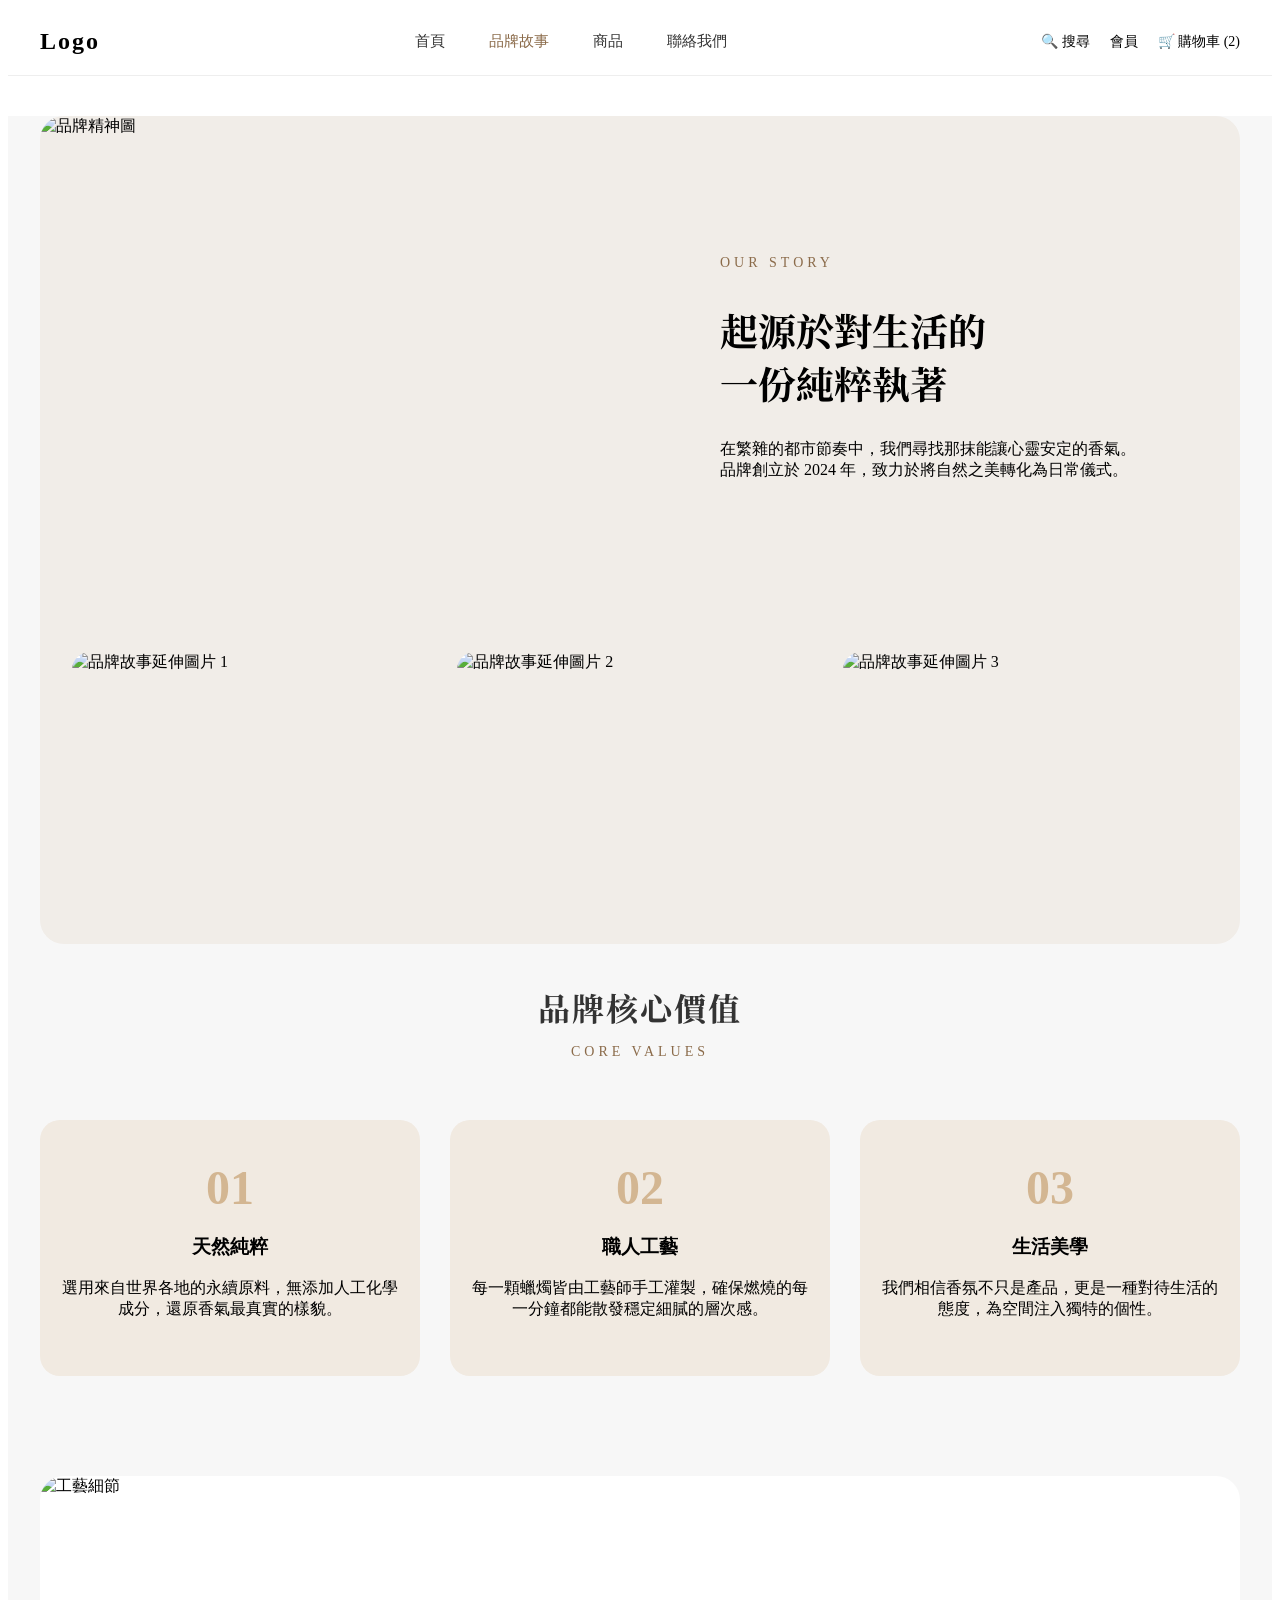
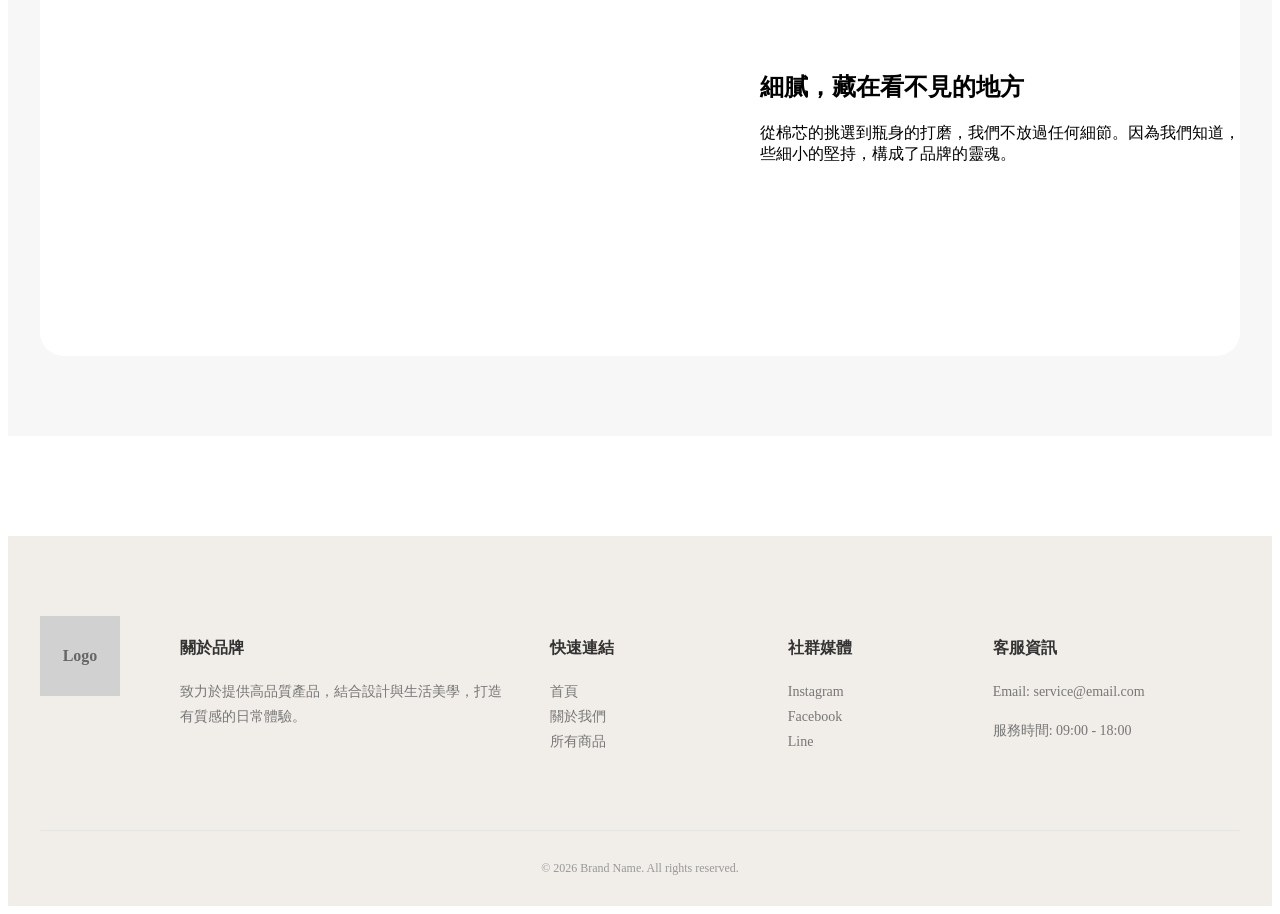
==== about/about.html @ 95e4482e "add root index redirect" ====
<!DOCTYPE html>
<html lang="zh-Hant">
<head>
    <meta charset="UTF-8">
    <meta name="viewport" content="width=device-width, initial-scale=1.0">
    <title>品牌故事 - 品牌名稱</title>
    <link rel="stylesheet" href="style.css">
    <link href="https://fonts.googleapis.com/css2?family=Noto+Sans+TC:wght@400;500;700&family=Noto+Serif+TC:wght@600&display=swap" rel="stylesheet">
</head>
<body>

    <header class="header">
        <div class="header-container">
            <div class="logo">Logo</div>
            <nav class="nav-menu">
                <a href="../index/index.html">首頁</a>
                <a href="../about/about.html" class="active">品牌故事</a>
                <a href="../Product/product.html">商品</a>
                <a href="#">聯絡我們</a>
            </nav>
            <div class="nav-icons">
                <div class="icon-item">🔍 搜尋</div>
                <div class="icon-item">會員</div>
                <div class="icon-item">🛒 購物車 (2)</div>
            </div>
        </div>
    </header>

    <main class="about-page">
        <section class="about-hero">
            <div class="about-hero-container">
                <div class="about-hero-image">
                    <img src="images/about-hero.jpg" alt="品牌精神圖">
                </div>
                <div class="about-hero-text">
                    <span class="about-subtitle">OUR STORY</span>
                    <h1>起源於對生活的<br>一份純粹執著</h1>
                    <p>在繁雜的都市節奏中，我們尋找那抹能讓心靈安定的香氣。<br>品牌創立於 2024 年，致力於將自然之美轉化為日常儀式。</p>
                </div>
            </div>

            <div class="about-story-gallery">
                <div class="about-story-gallery-container">
                    <div class="story-gallery-item large">
                        <img src="images/about-story-1.jpg" alt="品牌故事延伸圖片 1">
                    </div>
                    <div class="story-gallery-item">
                        <img src="images/about-story-2.jpg" alt="品牌故事延伸圖片 2">
                    </div>
                    <div class="story-gallery-item">
                        <img src="images/about-story-3.jpg" alt="品牌故事延伸圖片 3">
                    </div>
                </div>
            </div>
        </section>
        



        <section class="brand-values">
            <div class="section-title">
                <h2>品牌核心價值</h2>
                <p>Core Values</p>
            </div>
            <div class="values-grid">
                <div class="value-item">
                    <span class="value-num">01</span>
                    <h3>天然純粹</h3>
                    <p>選用來自世界各地的永續原料，無添加人工化學成分，還原香氣最真實的樣貌。</p>
                </div>
                <div class="value-item">
                    <span class="value-num">02</span>
                    <h3>職人工藝</h3>
                    <p>每一顆蠟燭皆由工藝師手工灌製，確保燃燒的每一分鐘都能散發穩定細膩的層次感。</p>
                </div>
                <div class="value-item">
                    <span class="value-num">03</span>
                    <h3>生活美學</h3>
                    <p>我們相信香氛不只是產品，更是一種對待生活的態度，為空間注入獨特的個性。</p>
                </div>
            </div>
        </section>

        <section class="about-detail">
            <div class="detail-row">
                <div class="detail-img">
                    <img src="images/about-detail-1.jpg" alt="工藝細節">
                </div>
                <div class="detail-content">
                    <h2>細膩，藏在看不見的地方</h2>
                    <p>從棉芯的挑選到瓶身的打磨，我們不放過任何細節。因為我們知道，正是這些細小的堅持，構成了品牌的靈魂。</p>
                </div>
            </div>
        </section>

    </main>

    <footer class="footer-main">
        <div class="footer-top-container">
            <div class="footer-logo-square">Logo</div>
            <div class="footer-links-grid">
                <div class="footer-column">
                    <h4>關於品牌</h4>
                    <p>致力於提供高品質產品，結合設計與生活美學，打造有質感的日常體驗。</p>
                </div>
                <div class="footer-column">
                    <h4>快速連結</h4>
                    <ul>
                        <li><a href="../index/index.html">首頁</a></li>
                        <li><a href="../about/about.html">關於我們</a></li>
                        <li><a href="../Product/product.html">所有商品</a></li>
                    </ul>
                </div>
                <div class="footer-column">
                    <h4>社群媒體</h4>
                    <ul>
                        <li><a href="#">Instagram</a></li>
                        <li><a href="#">Facebook</a></li>
                        <li><a href="#">Line</a></li>
                    </ul>
                </div>
                <div class="footer-column">
                    <h4>客服資訊</h4>
                    <p>Email: service@email.com</p>
                    <p>服務時間: 09:00 - 18:00</p>
                </div>
            </div>
        </div>
        <div class="footer-bottom">
            © 2026 Brand Name. All rights reserved.
        </div>
    </footer>

</body>
</html>
---- about/style.css ----
/* ==========================================================================
   品牌故事頁面專屬 (About Page)
   ========================================================================== */

.about-page {
    background-color: #f7f7f7;
    padding-bottom: 80px;
}

/* 品牌故事 Hero 區塊 */
.about-hero {
    background-color: #f1ede8;
    max-width: 1200px;
    margin: 40px auto;
    border-radius: 24px;
    overflow: hidden;
    padding: 0 0 32px;
}


.about-hero-container {
    display: flex;
    align-items: center;
    min-height: 520px;
}

.about-hero-image {
    flex: 0 0 50%;
    height: 520px;
}

.about-hero-image img {
    width: 100%;
    height: 100%;
    object-fit: cover;
}

.about-hero-text {
    flex: 0 0 50%;
    padding: 0 80px;
}

.about-subtitle {
    color: #8B6B4A;
    letter-spacing: 4px;
    font-size: 14px;
    display: block;
    margin-bottom: 20px;
}

.about-hero-text h1 {
    font-size: 38px;
    font-family: 'Noto Serif TC', serif;
    margin-bottom: 30px;
    line-height: 1.4;
}

/* Hero 下方延伸圖片區 */

.about-story-gallery {
    padding: 16px 32px 0;
}

.about-story-gallery-container {
    display: grid;
    grid-template-columns: repeat(3, 1fr);
    gap: 20px;
}

.story-gallery-item {
    border-radius: 18px;
    overflow: hidden;
}
.story-gallery-item.large {
    min-height: 260px;
}

.story-gallery-item img {
    width: 100%;
    height: 220px;
    object-fit: cover;
    display: block;
}

/* 核心價值三欄式佈局 */
.values-grid {
    display: flex;
    max-width: 1200px;
    margin: 0 auto 100px;
    gap: 40px;
    padding: 0 20px;
}

.value-item {
    flex: 1;
    text-align: center;
    padding: 40px 20px;
    background: rgb(241, 234, 225);
    border-radius: 20px;
    transition: transform 0.3s ease;
}

.value-item:hover {
    transform: translateY(-10px);
}

.value-num {
    font-size: 48px;
    color: #d3b692;
    font-weight: 700;
    display: block;
    margin-bottom: 10px;
    font-family: serif;
}

/* --- 修正品牌核心價值標題置中 --- */
.section-title {
    text-align: center;     
    margin-bottom: 60px;     
    width: 100%;            
}

.section-title h2 {
    font-family: 'Noto Serif TC', serif;
    font-size: 32px;
    color: #333;
    margin-bottom: 10px;
    letter-spacing: 2px;
}

.section-title p {
    color: #8B6B4A;          
    font-size: 14px;
    letter-spacing: 4px;
    text-transform: uppercase;
}


.values-grid {
    display: flex;
    max-width: 1200px;
    margin: 0 auto 100px;    
    gap: 30px;
    padding: 0 20px;
}

/* 圖文錯落 Row */
.about-detail {
    max-width: 1200px;
    margin: 0 auto;
    padding: 0 20px;
}

.detail-row {
    display: flex;
    background: white;
    border-radius: 24px;
    overflow: hidden;
    align-items: center;
}

.detail-img {
    flex: 0 0 55%;
    height: 480px;
}

.detail-img img {
    width: 100%;
    height: 100%;
    object-fit: cover;
}

.detail-content {
    flex: 0 0 45%;
    padding: 60px;
}

/* ==========================================================================
   全站通用導覽列 (Navbar)
   ========================================================================== */
.header {
    background-color: #fff;
    border-bottom: 1px solid #eee;
    padding: 20px 0;
    position: sticky;
    top: 0;
    z-index: 1000;
}

.header-container {
    max-width: 1200px;
    margin: 0 auto;
    display: flex;
    justify-content: space-between;
    align-items: center;
    padding: 0 20px;
}

.logo {
    font-size: 24px;
    font-weight: 700;
    letter-spacing: 2px;
}

.nav-menu a {
    text-decoration: none;
    color: #333;
    margin: 0 20px;
    font-size: 15px;
    transition: color 0.3s;
}

.nav-menu a.active, .nav-menu a:hover {
    color: #8B6B4A;
}

.nav-icons {
    display: flex;
    gap: 20px;
    font-size: 14px;
}

.nav-icons a {
    text-decoration: none;
    color: #666;
}

/* ==========================================================================
   全站通用頁尾 (Footer)
   ========================================================================== */
.footer-main {
    background-color: #f1ede8;
    padding: 80px 0 30px;
    margin-top: 100px;
}

.footer-top-container {
    max-width: 1200px;
    margin: 0 auto;
    display: flex;
    gap: 60px;
    padding: 0 20px;
}

.footer-logo-square {
    width: 80px;
    height: 80px;
    background-color: #d1d1d1;
    display: flex;
    align-items: center;
    justify-content: center;
    font-weight: bold;
    color: #666;
}

.footer-links-grid {
    flex: 1;
    display: grid;
    grid-template-columns: 2fr 1.2fr 1fr 1.5fr;
    gap: 40px;
}

.footer-column h4 {
    font-size: 16px;
    margin-bottom: 20px;
    color: #333;
}

.footer-column p, .footer-column ul li {
    font-size: 14px;
    color: #777;
    line-height: 1.8;
}

.footer-column ul {
    list-style: none;
    padding: 0;
}

.footer-column ul li a {
    text-decoration: none;
    color: #777;
    transition: color 0.3s;
}

.footer-column ul li a:hover {
    color: #8B6B4A;
}

.footer-bottom {
    max-width: 1200px;
    margin: 60px auto 0;
    padding-top: 30px;
    border-top: 1px solid #e5e5e5;
    text-align: center;
    font-size: 12px;
    color: #999;
}

/* =========================
   About 頁 手機板專用
   不動桌機版，只覆蓋 768px 以下
========================= */
@media (max-width: 768px) {
    /* --- Navbar --- */
    .header {
        padding: 12px 0;
    }

    .header-container {
        padding: 0 16px;
        display: flex;
        flex-wrap: wrap;
        align-items: center;
        justify-content: space-between;
        gap: 12px;
    }

    .logo {
        flex: 0 0 auto;
        font-size: 24px;
        line-height: 1.2;
    }

    .nav-menu {
        flex: 0 0 100%;
        order: 2;
        display: flex;
        justify-content: center;
        gap: 16px;
        flex-wrap: wrap;
    }

    .nav-menu a {
        margin: 0;
        font-size: 14px;
        line-height: 1.4;
        white-space: nowrap;
    }

    .nav-icons {
        flex: 0 0 100%;
        order: 3;
        display: flex;
        justify-content: center;
        gap: 14px;
        flex-wrap: wrap;
        font-size: 13px;
    }

    .icon-item {
        white-space: nowrap;
    }

    /* --- About 頁整體 --- */
    .about-page {
        padding-bottom: 56px;
    }

    /* --- Hero --- */
    .about-hero {
        margin: 16px 12px 0;
        border-radius: 18px;
        padding: 0 0 20px;
    }

    .about-hero-container {
        flex-direction: column;
        min-height: auto;
    }

    .about-hero-image {
        flex: none;
        width: 100%;
        height: 280px;
    }

    .about-hero-text {
        flex: none;
        width: 100%;
        padding: 28px 20px 10px;
        text-align: center;
    }

    .about-subtitle {
        font-size: 12px;
        letter-spacing: 3px;
        margin-bottom: 12px;
    }

    .about-hero-text h1 {
        font-size: 28px;
        line-height: 1.45;
        margin-bottom: 18px;
    }

    .about-hero-text p {
        font-size: 14px;
        line-height: 1.8;
    }

    /* --- Hero 下方三圖 --- */
    .about-story-gallery {
        padding: 8px 20px 0;
    }

    .about-story-gallery-container {
        grid-template-columns: 1fr;
        gap: 12px;
    }

    .story-gallery-item.large {
        min-height: 0;
    }

    .story-gallery-item,
    .story-gallery-item.large {
        border-radius: 14px;
    }

    .story-gallery-item img {
        height: 180px;
    }

    /* --- 區塊標題 --- */
    .section-title {
        margin-bottom: 28px;
        padding: 0 16px;
    }

    .section-title h2 {
        font-size: 26px;
        margin-bottom: 8px;
        letter-spacing: 1px;
    }

    .section-title p {
        font-size: 12px;
        letter-spacing: 3px;
    }

    /* --- 核心價值 --- */
    .brand-values {
        margin-top: 44px;
    }

    .values-grid {
        flex-direction: column;
        gap: 16px;
        margin: 0 auto 64px;
        padding: 0 16px;
    }

    .value-item {
        padding: 28px 18px;
        border-radius: 16px;
    }

    .value-num {
        font-size: 38px;
        margin-bottom: 8px;
    }

    .value-item h3 {
        font-size: 18px;
        margin-bottom: 10px;
    }

    .value-item p {
        font-size: 13px;
        line-height: 1.8;
    }

    /* --- Detail 區 --- */
    .about-detail {
        padding: 0 16px;
    }

    .detail-row {
        flex-direction: column;
        border-radius: 18px;
    }

    .detail-img {
        flex: none;
        width: 100%;
        height: 240px;
    }

    .detail-content {
        flex: none;
        width: 100%;
        padding: 24px 20px 28px;
        text-align: center;
    }

    .detail-content h2 {
        font-size: 24px;
        line-height: 1.45;
        margin-bottom: 14px;
    }

    .detail-content p {
        font-size: 14px;
        line-height: 1.8;
    }

    /* --- Footer --- */
    .footer-main {
        margin-top: 72px;
        padding: 56px 0 24px;
    }

    .footer-top-container {
        flex-direction: column;
        align-items: center;
        text-align: center;
        gap: 28px;
        padding: 0 20px;
    }

    .footer-logo-square {
        width: 84px;
        height: 84px;
        font-size: 20px;
    }

    .footer-links-grid {
        width: 100%;
        grid-template-columns: 1fr;
        gap: 24px;
    }

    .footer-column h4 {
        font-size: 15px;
        margin-bottom: 12px;
    }

    .footer-column p,
    .footer-column ul li {
        font-size: 13px;
        line-height: 1.7;
    }

    .footer-bottom {
        margin: 36px 16px 0;
        padding-top: 20px;
        font-size: 12px;
        line-height: 1.6;
    }
}

/* =========================
   更小手機
========================= */
@media (max-width: 480px) {
    .header-container {
        padding: 0 12px;
    }

    .logo {
        font-size: 22px;
    }

    .nav-menu {
        gap: 12px;
    }

    .nav-menu a {
        font-size: 13px;
    }

    .nav-icons {
        gap: 10px;
        font-size: 12px;
    }

    .about-hero {
        margin: 14px 10px 0;
        border-radius: 16px;
    }

    .about-hero-image {
        height: 240px;
    }

    .about-hero-text {
        padding: 24px 16px 8px;
    }

    .about-hero-text h1 {
        font-size: 24px;
    }

    .about-hero-text p {
        font-size: 13px;
    }

    .about-story-gallery {
        padding: 8px 16px 0;
    }

    .story-gallery-item img {
        height: 160px;
    }

    .section-title h2 {
        font-size: 22px;
    }

    .section-title p {
        font-size: 11px;
    }

    .values-grid {
        padding: 0 12px;
        gap: 14px;
        margin-bottom: 56px;
    }

    .value-item {
        padding: 24px 16px;
    }

    .value-num {
        font-size: 34px;
    }

    .value-item h3 {
        font-size: 17px;
    }

    .value-item p {
        font-size: 12px;
    }

    .about-detail {
        padding: 0 12px;
    }

    .detail-img {
        height: 210px;
    }

    .detail-content {
        padding: 22px 16px 24px;
    }

    .detail-content h2 {
        font-size: 21px;
    }

    .detail-content p {
        font-size: 13px;
    }

    .footer-main {
        margin-top: 64px;
        padding: 48px 0 22px;
    }

    .footer-top-container {
        padding: 0 16px;
        gap: 24px;
    }

    .footer-links-grid {
        gap: 20px;
    }

    .footer-column h4 {
        font-size: 14px;
    }

    .footer-column p,
    .footer-column ul li {
        font-size: 12px;
    }
}
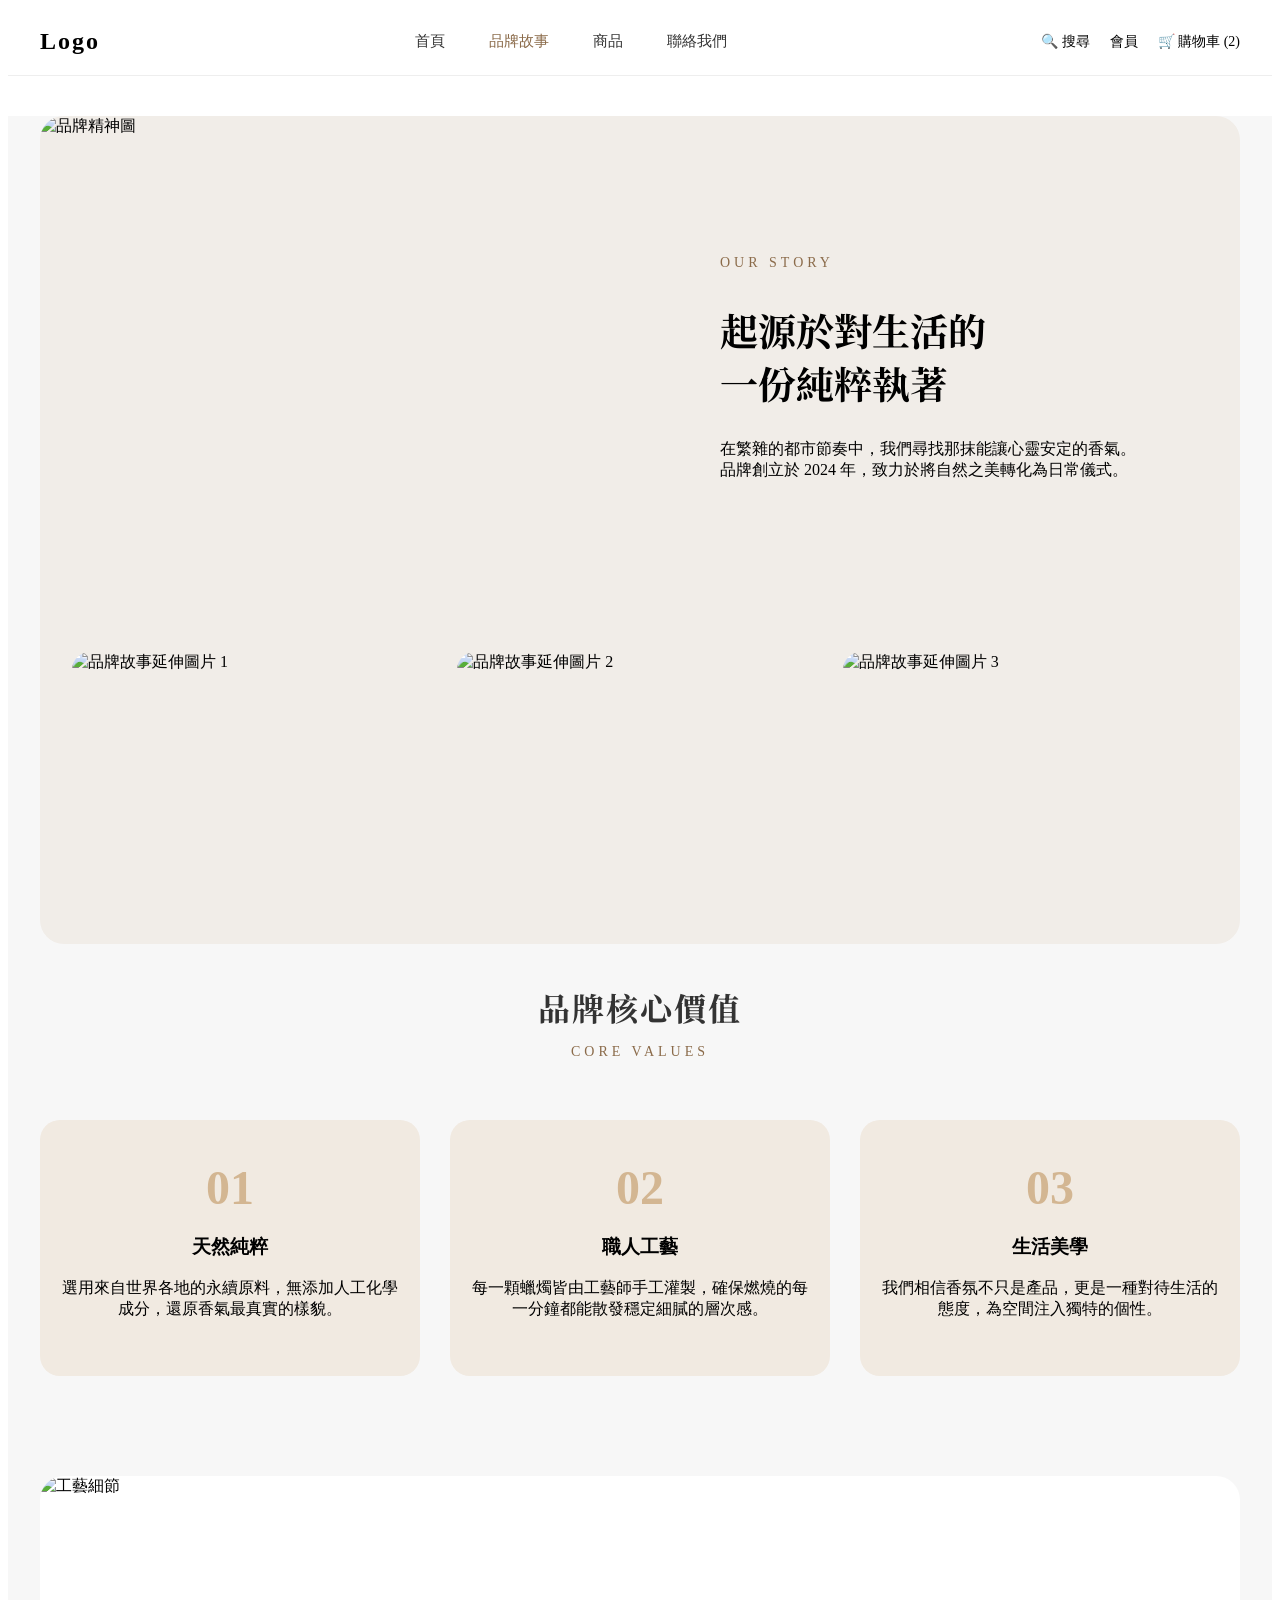
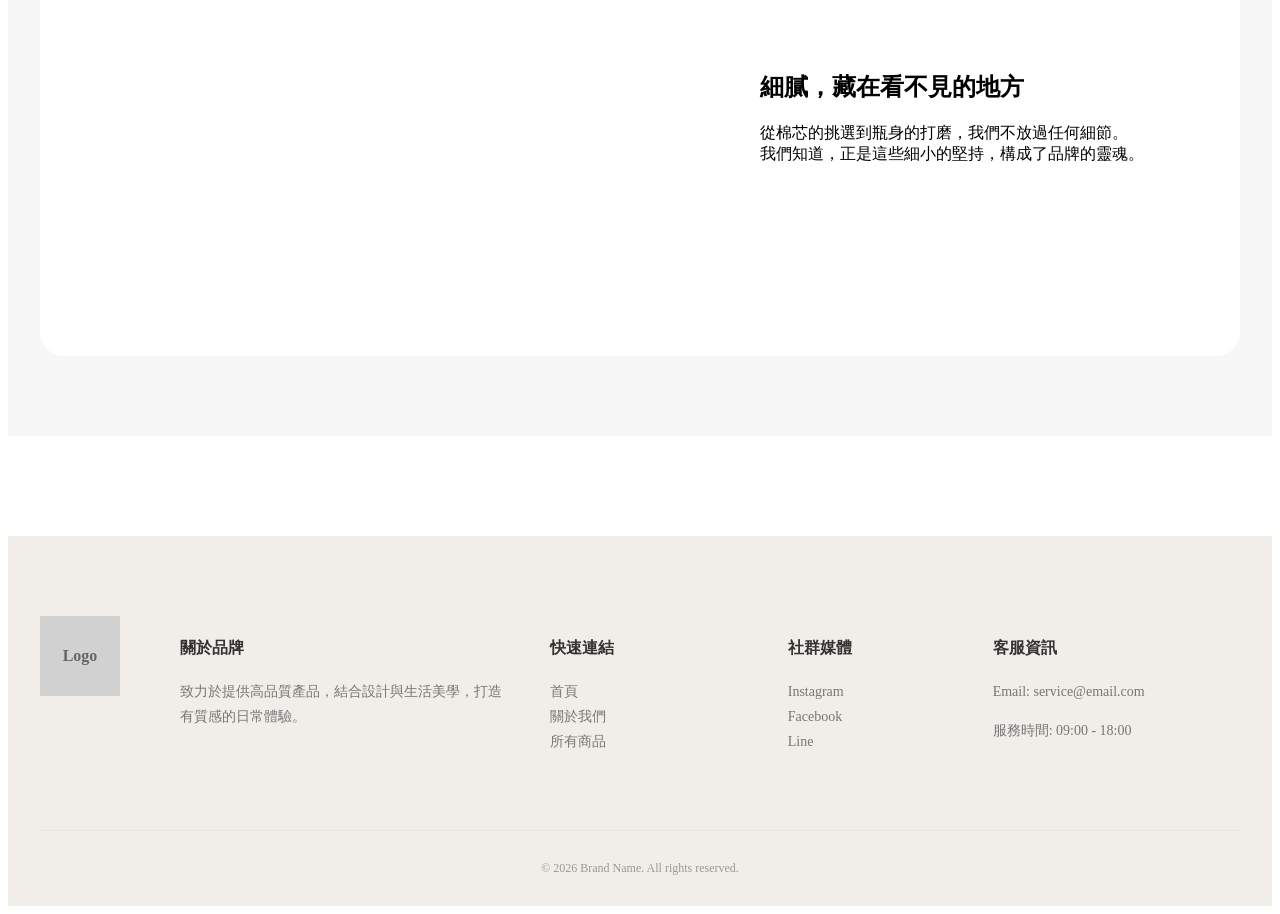
==== commit c26b39f2: "add root index redirect" ====
--- a/about/about.html
+++ b/about/about.html
@@ -88,7 +88,7 @@
                 </div>
                 <div class="detail-content">
                     <h2>細膩，藏在看不見的地方</h2>
-                    <p>從棉芯的挑選到瓶身的打磨，我們不放過任何細節。因為我們知道，正是這些細小的堅持，構成了品牌的靈魂。</p>
+                    <p>從棉芯的挑選到瓶身的打磨，我們不放過任何細節。<br>我們知道，正是這些細小的堅持，構成了品牌的靈魂。</p>
                 </div>
             </div>
         </section>
--- a/about/style.css
+++ b/about/style.css
@@ -301,8 +301,241 @@
    About 頁 手機板專用
    不動桌機版，只覆蓋 768px 以下
 ========================= */
+/* ==========================================================================
+   About 頁 平板版 769px - 1024px
+   ========================================================================== */
+@media (min-width: 769px) and (max-width: 1024px) {
+    /* Navbar */
+    .header {
+        padding: 16px 0;
+    }
+
+    .header-container {
+        padding: 0 16px;
+        gap: 20px;
+    }
+
+    .logo {
+        font-size: 22px;
+    }
+
+    .nav-menu a {
+        margin: 0 12px;
+        font-size: 14px;
+    }
+
+    .nav-icons {
+        gap: 12px;
+        font-size: 13px;
+    }
+
+    /* About Hero */
+    .about-page {
+        padding-bottom: 64px;
+    }
+
+    .about-hero {
+        margin: 24px 16px 0;
+        border-radius: 20px;
+        padding: 0 0 24px;
+    }
+
+    .about-hero-container {
+        display: flex;
+        flex-direction: row;
+        align-items: stretch;
+        min-height: 460px;
+    }
+
+    .about-hero-image {
+        flex: 0 0 48%;
+        height: 460px;
+    }
+
+    .about-hero-image img {
+        width: 100%;
+        height: 100%;
+        object-fit: cover;
+    }
+
+    .about-hero-text {
+        flex: 0 0 52%;
+        min-width: 0;
+        display: flex;
+        flex-direction: column;
+        justify-content: center;
+        padding: 0 36px;
+        text-align: left;
+    }
+
+    .about-subtitle {
+        font-size: 13px;
+        letter-spacing: 3px;
+        margin-bottom: 14px;
+    }
+
+    .about-hero-text h1 {
+        font-size: 30px;
+        line-height: 1.45;
+        margin-bottom: 18px;
+    }
+
+    .about-hero-text p {
+        font-size: 14px;
+        line-height: 1.85;
+        word-break: break-word;
+    }
+
+    /* Hero 下方三圖：平板維持三欄，但拉高 */
+    .about-story-gallery {
+        padding: 14px 24px 0;
+    }
+
+    .about-story-gallery-container {
+        grid-template-columns: repeat(3, 1fr);
+        gap: 14px;
+    }
+
+    .story-gallery-item,
+    .story-gallery-item.large {
+        border-radius: 16px;
+        min-height: 0;
+    }
+
+    .story-gallery-item img {
+        width: 100%;
+        height: 220px;
+        object-fit: cover;
+        display: block;
+    }
+
+    /* 區塊標題 */
+    .section-title {
+        margin-bottom: 40px;
+    }
+
+    .section-title h2 {
+        font-size: 28px;
+    }
+
+    .section-title p {
+        font-size: 13px;
+        letter-spacing: 3px;
+    }
+
+    /* 核心價值：平板三欄 */
+    .values-grid {
+        display: flex;
+        gap: 18px;
+        padding: 0 16px;
+        margin: 0 auto 72px;
+    }
+
+    .value-item {
+        padding: 30px 18px;
+        border-radius: 18px;
+    }
+
+    .value-num {
+        font-size: 40px;
+    }
+
+    .value-item h3 {
+        font-size: 18px;
+        margin-bottom: 10px;
+    }
+
+    .value-item p {
+        font-size: 13px;
+        line-height: 1.75;
+    }
+
+    /* Detail 區：平板維持左右排 */
+    .about-detail {
+        padding: 0 16px;
+    }
+
+    .detail-row {
+        display: flex;
+        flex-direction: row;
+        align-items: center;
+        border-radius: 20px;
+    }
+
+    .detail-img {
+        flex: 0 0 52%;
+        height: 380px;
+    }
+
+    .detail-img img {
+        width: 100%;
+        height: 100%;
+        object-fit: cover;
+    }
+
+    .detail-content {
+        flex: 0 0 48%;
+        min-width: 0;
+        padding: 36px;
+        text-align: left;
+    }
+
+    .detail-content h2 {
+        font-size: 28px;
+        line-height: 1.45;
+        margin-bottom: 14px;
+    }
+
+    .detail-content p {
+        font-size: 14px;
+        line-height: 1.8;
+        word-break: break-word;
+    }
+
+    /* Footer */
+    .footer-main {
+        padding: 56px 0 24px;
+        margin-top: 80px;
+    }
+
+    .footer-top-container {
+        padding: 0 16px;
+        gap: 28px;
+    }
+
+    .footer-logo-square {
+        width: 72px;
+        height: 72px;
+        font-size: 18px;
+    }
+
+    .footer-links-grid {
+        grid-template-columns: 1.4fr 1fr 1fr 1.4fr;
+        gap: 18px;
+    }
+
+    .footer-column h4 {
+        font-size: 14px;
+        margin-bottom: 10px;
+    }
+
+    .footer-column p,
+    .footer-column ul li {
+        font-size: 12px;
+        line-height: 1.7;
+    }
+
+    .footer-bottom {
+        margin: 40px 16px 0;
+        padding-top: 20px;
+    }
+}
+
+/* ==========================================================================
+   About 頁 手機版 <= 768px
+   ========================================================================== */
 @media (max-width: 768px) {
-    /* --- Navbar --- */
+    /* Navbar */
     .header {
         padding: 12px 0;
     }
@@ -352,12 +585,11 @@
         white-space: nowrap;
     }
 
-    /* --- About 頁整體 --- */
+    /* About Hero */
     .about-page {
         padding-bottom: 56px;
     }
 
-    /* --- Hero --- */
     .about-hero {
         margin: 16px 12px 0;
         border-radius: 18px;
@@ -399,7 +631,7 @@
         line-height: 1.8;
     }
 
-    /* --- Hero 下方三圖 --- */
+    /* Hero 下方三圖：手機單欄 */
     .about-story-gallery {
         padding: 8px 20px 0;
     }
@@ -419,10 +651,13 @@
     }
 
     .story-gallery-item img {
-        height: 180px;
-    }
-
-    /* --- 區塊標題 --- */
+        width: 100%;
+        height: 320px;
+        object-fit: cover;
+        display: block;
+    }
+
+    /* 區塊標題 */
     .section-title {
         margin-bottom: 28px;
         padding: 0 16px;
@@ -439,7 +674,7 @@
         letter-spacing: 3px;
     }
 
-    /* --- 核心價值 --- */
+    /* 核心價值：手機直排 */
     .brand-values {
         margin-top: 44px;
     }
@@ -471,7 +706,7 @@
         line-height: 1.8;
     }
 
-    /* --- Detail 區 --- */
+    /* Detail 區：手機上下排 */
     .about-detail {
         padding: 0 16px;
     }
@@ -484,7 +719,13 @@
     .detail-img {
         flex: none;
         width: 100%;
-        height: 240px;
+        height: 320px;
+    }
+
+    .detail-img img {
+        width: 100%;
+        height: 100%;
+        object-fit: cover;
     }
 
     .detail-content {
@@ -505,7 +746,7 @@
         line-height: 1.8;
     }
 
-    /* --- Footer --- */
+    /* Footer */
     .footer-main {
         margin-top: 72px;
         padding: 56px 0 24px;
@@ -550,9 +791,9 @@
     }
 }
 
-/* =========================
-   更小手機
-========================= */
+/* ==========================================================================
+   更小手機 <= 480px
+   ========================================================================== */
 @media (max-width: 480px) {
     .header-container {
         padding: 0 12px;
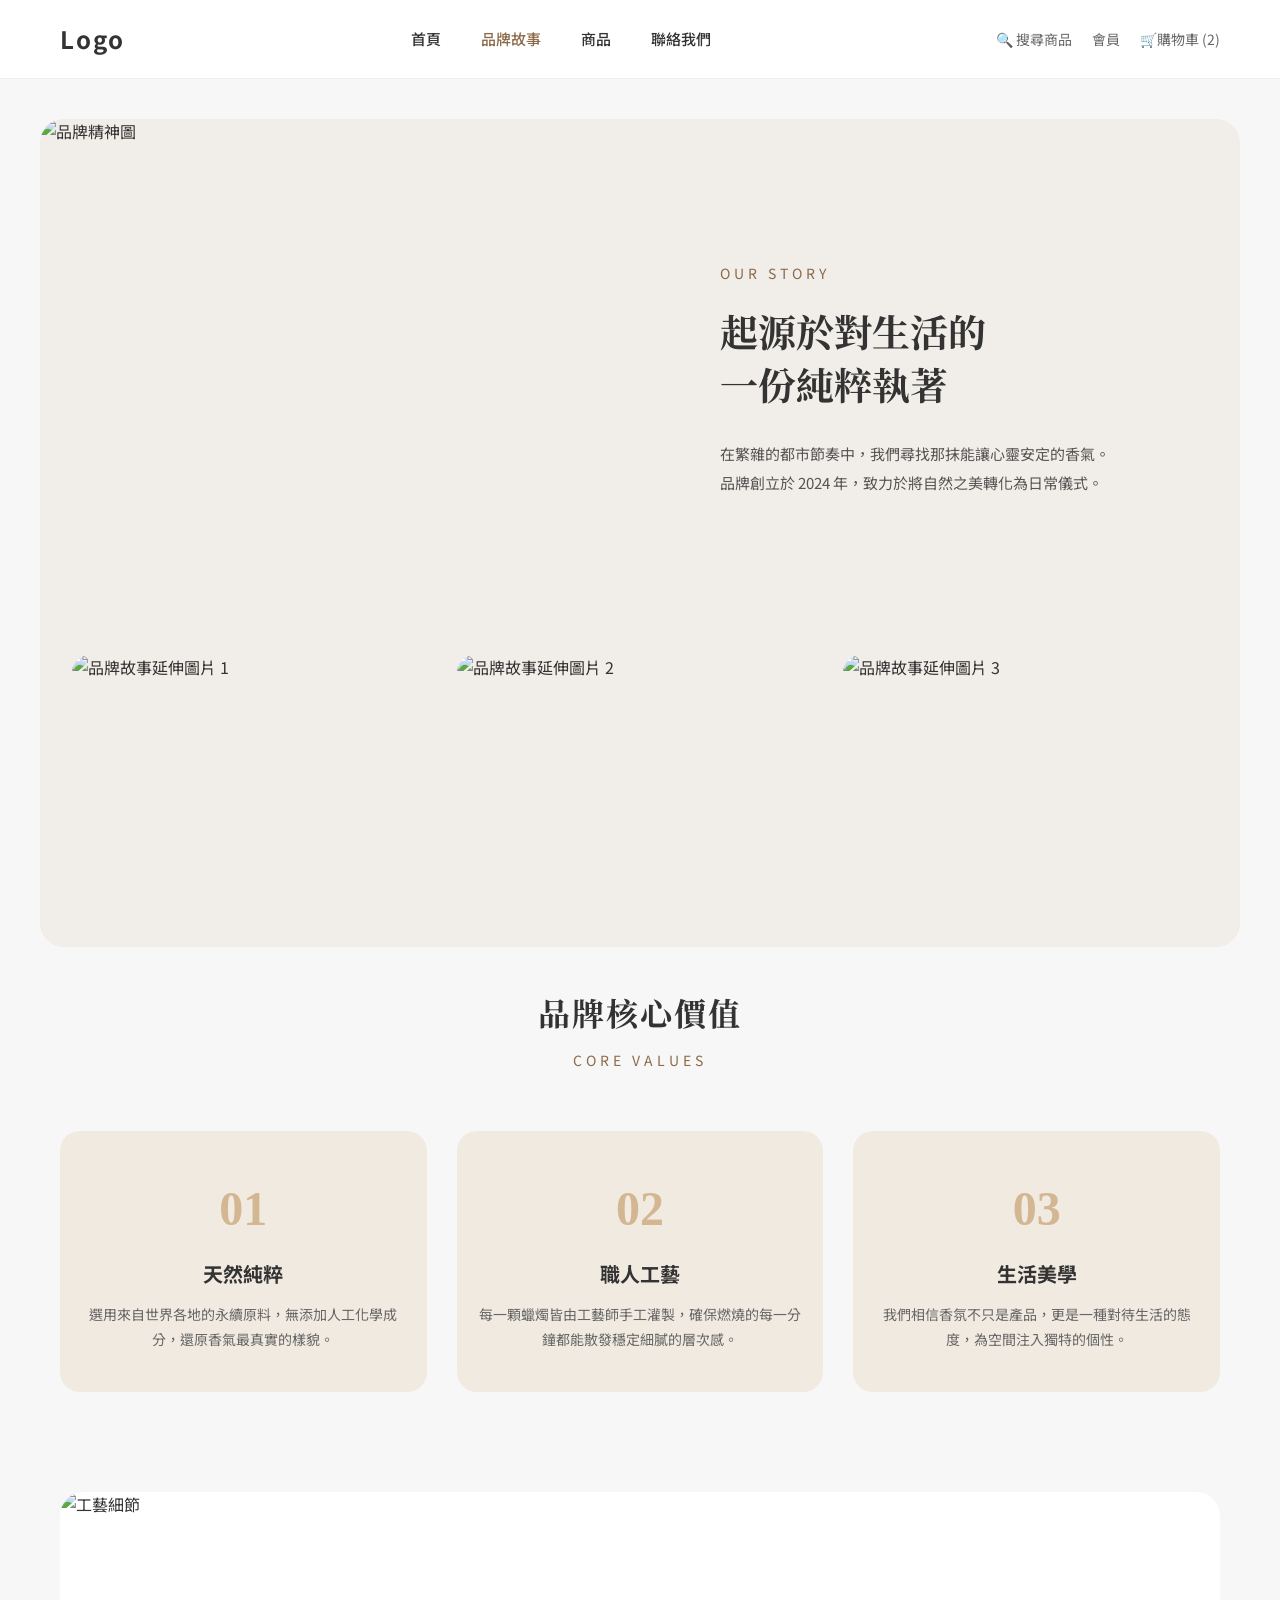
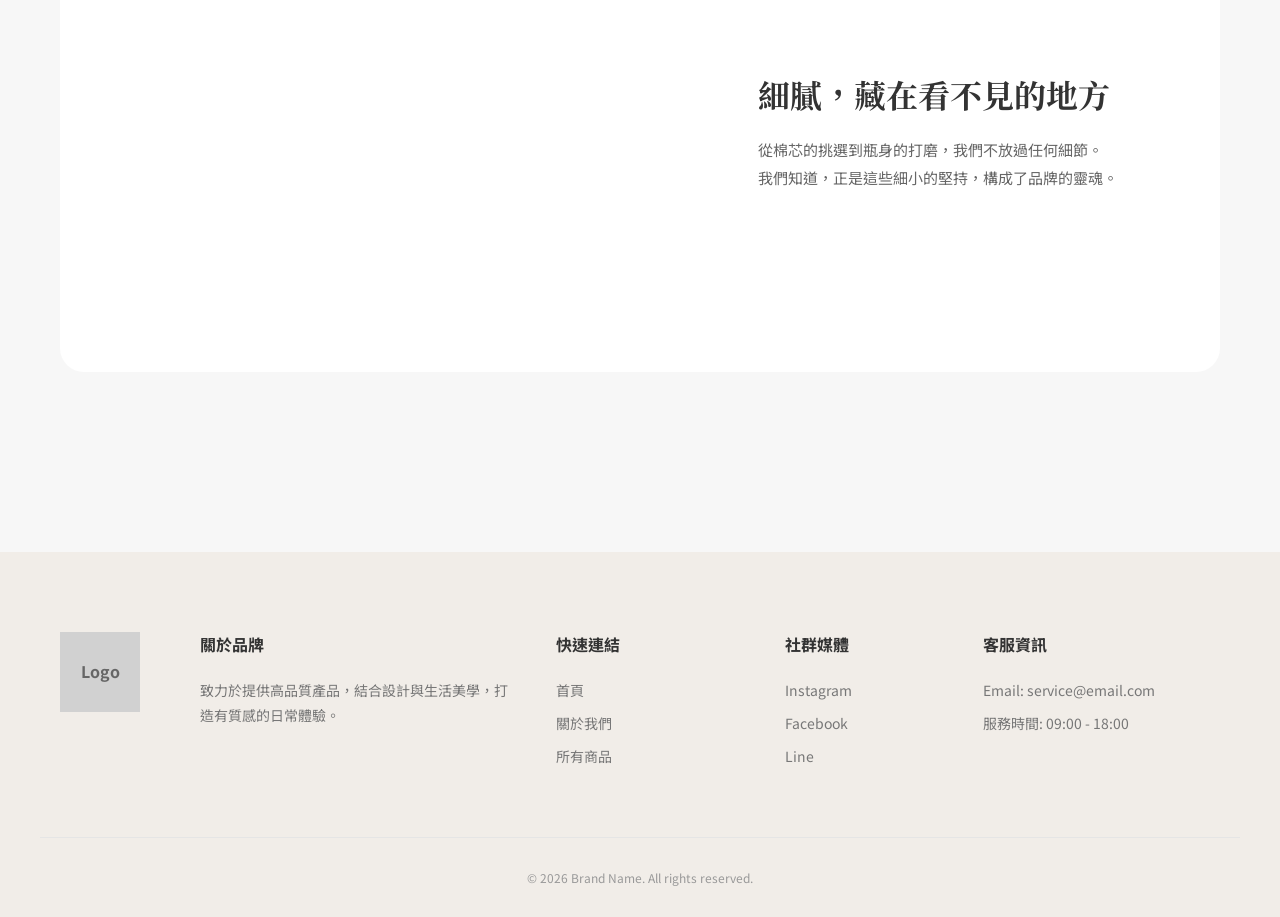
==== commit e7c6ed07: "add root index redirect" ====
--- a/about/about.html
+++ b/about/about.html
@@ -12,16 +12,65 @@
     <header class="header">
         <div class="header-container">
             <div class="logo">Logo</div>
+
+            <button class="menu-toggle" id="menuToggle" aria-label="開啟選單" aria-expanded="false">
+                <span></span>
+                <span></span>
+                <span></span>
+            </button>
+
             <nav class="nav-menu">
                 <a href="../index/index.html">首頁</a>
                 <a href="../about/about.html" class="active">品牌故事</a>
-                <a href="../Product/product.html">商品</a>
-                <a href="#">聯絡我們</a>
+
+                <div class="nav-dropdown">
+                    <a href="../Product/product.html" class="nav-dropdown-trigger">商品</a>
+                    <div class="nav-dropdown-menu">
+                        <a href="../Product/product.html">所有商品</a>
+                        <a href="../Product/product.html">香氛</a>
+                        <a href="../Product/product.html">精油</a>
+                        <a href="../Product/product.html">乳霜</a>
+                        <a href="../Product/product.html">擴香</a>
+                    </div>
+                </div>
+
+                <a href="#footer">聯絡我們</a>
             </nav>
+
             <div class="nav-icons">
-                <div class="icon-item">🔍 搜尋</div>
-                <div class="icon-item">會員</div>
-                <div class="icon-item">🛒 購物車 (2)</div>
+                <a href="#">🔍 搜尋商品</a>
+                <a href="#">會員</a>
+                <a href="#">🛒購物車 (2)</a>
+            </div>
+        </div>
+
+        <div class="mobile-drawer" id="mobileDrawer">
+            <div class="mobile-drawer-inner">
+                <a href="../index/index.html" class="drawer-link">首頁</a>
+                <a href="../about/about.html" class="drawer-link active">品牌故事</a>
+
+                <div class="drawer-dropdown">
+                    <button class="drawer-dropdown-toggle" id="drawerDropdownToggle" type="button">
+                        商品分類
+                        <span class="drawer-arrow">⌄</span>
+                    </button>
+
+                    <div class="drawer-submenu" id="drawerSubmenu">
+                        <a href="../Product/product.html" class="drawer-sublink">所有商品</a>
+                        <a href="../Product/product.html" class="drawer-sublink">香氛</a>
+                        <a href="../Product/product.html" class="drawer-sublink">精油</a>
+                        <a href="../Product/product.html" class="drawer-sublink">乳霜</a>
+                        <a href="../Product/product.html" class="drawer-sublink">擴香</a>
+                    </div>
+                </div>
+
+                <a href="#footer" class="drawer-link">聯絡我們</a>
+
+                <div class="mobile-drawer-icons">
+                    <a href="#">🔍 搜尋商品</a>
+                    <a href="#">會員</a>
+                    <a href="#">🛒購物車 (2)</a>
+                </div>
             </div>
         </div>
     </header>
@@ -53,9 +102,6 @@
                 </div>
             </div>
         </section>
-        
-
-
 
         <section class="brand-values">
             <div class="section-title">
@@ -92,17 +138,20 @@
                 </div>
             </div>
         </section>
-
     </main>
 
-    <footer class="footer-main">
+    <footer id="footer" class="footer-main">
         <div class="footer-top-container">
-            <div class="footer-logo-square">Logo</div>
+            <div class="footer-logo-box">
+                <div class="footer-logo-square">Logo</div>
+            </div>
+
             <div class="footer-links-grid">
                 <div class="footer-column">
                     <h4>關於品牌</h4>
                     <p>致力於提供高品質產品，結合設計與生活美學，打造有質感的日常體驗。</p>
                 </div>
+
                 <div class="footer-column">
                     <h4>快速連結</h4>
                     <ul>
@@ -111,6 +160,7 @@
                         <li><a href="../Product/product.html">所有商品</a></li>
                     </ul>
                 </div>
+
                 <div class="footer-column">
                     <h4>社群媒體</h4>
                     <ul>
@@ -119,6 +169,7 @@
                         <li><a href="#">Line</a></li>
                     </ul>
                 </div>
+
                 <div class="footer-column">
                     <h4>客服資訊</h4>
                     <p>Email: service@email.com</p>
@@ -126,10 +177,31 @@
                 </div>
             </div>
         </div>
+
         <div class="footer-bottom">
             © 2026 Brand Name. All rights reserved.
         </div>
     </footer>
 
+    <script>
+        const menuToggle = document.getElementById('menuToggle');
+        const mobileDrawer = document.getElementById('mobileDrawer');
+        const drawerDropdownToggle = document.getElementById('drawerDropdownToggle');
+        const drawerSubmenu = document.getElementById('drawerSubmenu');
+
+        menuToggle.addEventListener('click', () => {
+            menuToggle.classList.toggle('active');
+            mobileDrawer.classList.toggle('active');
+
+            const isExpanded = menuToggle.classList.contains('active');
+            menuToggle.setAttribute('aria-expanded', isExpanded ? 'true' : 'false');
+        });
+
+        drawerDropdownToggle.addEventListener('click', () => {
+            drawerDropdownToggle.classList.toggle('active');
+            drawerSubmenu.classList.toggle('active');
+        });
+    </script>
+
 </body>
 </html>
--- a/about/style.css
+++ b/about/style.css
@@ -1,7 +1,183 @@
+/* ==========================================================================
+   基礎設定
+   ========================================================================== */
+* {
+    box-sizing: border-box;
+    margin: 0;
+    padding: 0;
+}
+
+html {
+    scroll-behavior: smooth;
+}
+
+body {
+    font-family: 'Noto Sans TC', sans-serif;
+    background-color: #f7f7f7;
+    color: #333;
+    line-height: 1.6;
+}
+
+a {
+    text-decoration: none;
+    color: inherit;
+    transition: opacity 0.2s, color 0.3s;
+}
+
+a:hover {
+    opacity: 0.75;
+}
+
+img {
+    display: block;
+    max-width: 100%;
+}
+
+/* ==========================================================================
+   Navbar
+   ========================================================================== */
+.header {
+    background-color: #fff;
+    border-bottom: 1px solid #eee;
+    padding: 20px 0;
+    position: sticky;
+    top: 0;
+    z-index: 1000;
+    width: 100%;
+}
+
+.header-container {
+    max-width: 1200px;
+    margin: 0 auto;
+    display: flex;
+    justify-content: space-between;
+    align-items: center;
+    padding: 0 20px;
+    position: relative;
+}
+
+.logo {
+    font-size: 24px;
+    font-weight: 700;
+    letter-spacing: 2px;
+}
+
+.nav-menu {
+    display: flex;
+    align-items: center;
+    gap: 0;
+}
+
+.nav-menu > a,
+.nav-dropdown-trigger {
+    color: #333;
+    margin: 0 20px;
+    font-size: 15px;
+    font-weight: 500;
+    transition: color 0.3s;
+}
+
+.nav-menu > a:hover,
+.nav-menu > a.active,
+.nav-dropdown-trigger:hover,
+.nav-dropdown-trigger.active {
+    color: #8B6B4A;
+}
+
+.nav-dropdown {
+    position: relative;
+    display: flex;
+    align-items: center;
+}
+
+.nav-dropdown-menu {
+    position: absolute;
+    top: calc(100% + 18px);
+    left: 0;
+    min-width: 180px;
+    padding: 10px 0;
+    background-color: #fff;
+    border: 1px solid #eee;
+    border-radius: 14px;
+    box-shadow: 0 16px 34px rgba(0, 0, 0, 0.08);
+    opacity: 0;
+    visibility: hidden;
+    transform: translateY(10px);
+    transition: all 0.25s ease;
+    z-index: 1200;
+}
+
+.nav-dropdown:hover .nav-dropdown-menu {
+    opacity: 1;
+    visibility: visible;
+    transform: translateY(0);
+}
+
+.nav-dropdown-menu a {
+    display: block;
+    padding: 10px 18px;
+    font-size: 14px;
+    color: #666;
+    transition: background-color 0.25s ease, color 0.25s ease;
+}
+
+.nav-dropdown-menu a:hover {
+    background-color: #f6f1ec;
+    color: #8B6B4A;
+    opacity: 1;
+}
+
+.nav-icons {
+    display: flex;
+    gap: 20px;
+    font-size: 14px;
+}
+
+.nav-icons a {
+    color: #666;
+}
+
+.menu-toggle {
+    display: none;
+    width: 42px;
+    height: 42px;
+    border: none;
+    background: transparent;
+    cursor: pointer;
+    padding: 0;
+    flex-direction: column;
+    justify-content: center;
+    gap: 6px;
+}
+
+.menu-toggle span {
+    display: block;
+    width: 22px;
+    height: 2px;
+    background-color: #333;
+    margin: 0 auto;
+    transition: all 0.3s ease;
+}
+
+.menu-toggle.active span:nth-child(1) {
+    transform: translateY(8px) rotate(45deg);
+}
+
+.menu-toggle.active span:nth-child(2) {
+    opacity: 0;
+}
+
+.menu-toggle.active span:nth-child(3) {
+    transform: translateY(-8px) rotate(-45deg);
+}
+
+.mobile-drawer {
+    display: none;
+}
+
 /* ==========================================================================
    品牌故事頁面專屬 (About Page)
    ========================================================================== */
-
 .about-page {
     background-color: #f7f7f7;
     padding-bottom: 80px;
@@ -17,7 +193,6 @@
     padding: 0 0 32px;
 }
 
-
 .about-hero-container {
     display: flex;
     align-items: center;
@@ -55,8 +230,13 @@
     line-height: 1.4;
 }
 
+.about-hero-text p {
+    font-size: 15px;
+    color: #555;
+    line-height: 1.9;
+}
+
 /* Hero 下方延伸圖片區 */
-
 .about-story-gallery {
     padding: 16px 32px 0;
 }
@@ -71,6 +251,7 @@
     border-radius: 18px;
     overflow: hidden;
 }
+
 .story-gallery-item.large {
     min-height: 260px;
 }
@@ -82,12 +263,38 @@
     display: block;
 }
 
-/* 核心價值三欄式佈局 */
+/* 區塊標題 */
+.section-title {
+    text-align: center;
+    margin-bottom: 60px;
+    width: 100%;
+}
+
+.section-title h2 {
+    font-family: 'Noto Serif TC', serif;
+    font-size: 32px;
+    color: #333;
+    margin-bottom: 10px;
+    letter-spacing: 2px;
+}
+
+.section-title p {
+    color: #8B6B4A;
+    font-size: 14px;
+    letter-spacing: 4px;
+    text-transform: uppercase;
+}
+
+/* 核心價值 */
+.brand-values {
+    margin-top: 20px;
+}
+
 .values-grid {
     display: flex;
     max-width: 1200px;
     margin: 0 auto 100px;
-    gap: 40px;
+    gap: 30px;
     padding: 0 20px;
 }
 
@@ -113,35 +320,16 @@
     font-family: serif;
 }
 
-/* --- 修正品牌核心價值標題置中 --- */
-.section-title {
-    text-align: center;     
-    margin-bottom: 60px;     
-    width: 100%;            
-}
-
-.section-title h2 {
-    font-family: 'Noto Serif TC', serif;
-    font-size: 32px;
+.value-item h3 {
+    font-size: 20px;
+    margin-bottom: 12px;
     color: #333;
-    margin-bottom: 10px;
-    letter-spacing: 2px;
-}
-
-.section-title p {
-    color: #8B6B4A;          
+}
+
+.value-item p {
     font-size: 14px;
-    letter-spacing: 4px;
-    text-transform: uppercase;
-}
-
-
-.values-grid {
-    display: flex;
-    max-width: 1200px;
-    margin: 0 auto 100px;    
-    gap: 30px;
-    padding: 0 20px;
+    color: #666;
+    line-height: 1.8;
 }
 
 /* 圖文錯落 Row */
@@ -175,58 +363,22 @@
     padding: 60px;
 }
 
+.detail-content h2 {
+    font-family: 'Noto Serif TC', serif;
+    font-size: 32px;
+    line-height: 1.45;
+    margin-bottom: 18px;
+    color: #333;
+}
+
+.detail-content p {
+    font-size: 15px;
+    color: #666;
+    line-height: 1.9;
+}
+
 /* ==========================================================================
-   全站通用導覽列 (Navbar)
-   ========================================================================== */
-.header {
-    background-color: #fff;
-    border-bottom: 1px solid #eee;
-    padding: 20px 0;
-    position: sticky;
-    top: 0;
-    z-index: 1000;
-}
-
-.header-container {
-    max-width: 1200px;
-    margin: 0 auto;
-    display: flex;
-    justify-content: space-between;
-    align-items: center;
-    padding: 0 20px;
-}
-
-.logo {
-    font-size: 24px;
-    font-weight: 700;
-    letter-spacing: 2px;
-}
-
-.nav-menu a {
-    text-decoration: none;
-    color: #333;
-    margin: 0 20px;
-    font-size: 15px;
-    transition: color 0.3s;
-}
-
-.nav-menu a.active, .nav-menu a:hover {
-    color: #8B6B4A;
-}
-
-.nav-icons {
-    display: flex;
-    gap: 20px;
-    font-size: 14px;
-}
-
-.nav-icons a {
-    text-decoration: none;
-    color: #666;
-}
-
-/* ==========================================================================
-   全站通用頁尾 (Footer)
+   Footer（統一 index / product / about）
    ========================================================================== */
 .footer-main {
     background-color: #f1ede8;
@@ -240,6 +392,10 @@
     display: flex;
     gap: 60px;
     padding: 0 20px;
+}
+
+.footer-logo-box {
+    flex-shrink: 0;
 }
 
 .footer-logo-square {
@@ -266,10 +422,13 @@
     color: #333;
 }
 
-.footer-column p, .footer-column ul li {
+.footer-column p,
+.footer-column li {
     font-size: 14px;
     color: #777;
     line-height: 1.8;
+    list-style: none;
+    margin-bottom: 8px;
 }
 
 .footer-column ul {
@@ -277,13 +436,12 @@
     padding: 0;
 }
 
-.footer-column ul li a {
-    text-decoration: none;
+.footer-column a {
     color: #777;
     transition: color 0.3s;
 }
 
-.footer-column ul li a:hover {
+.footer-column a:hover {
     color: #8B6B4A;
 }
 
@@ -297,12 +455,8 @@
     color: #999;
 }
 
-/* =========================
-   About 頁 手機板專用
-   不動桌機版，只覆蓋 768px 以下
-========================= */
 /* ==========================================================================
-   About 頁 平板版 769px - 1024px
+   平板版 769px - 1024px
    ========================================================================== */
 @media (min-width: 769px) and (max-width: 1024px) {
     /* Navbar */
@@ -327,6 +481,115 @@
     .nav-icons {
         gap: 12px;
         font-size: 13px;
+    }
+
+    .nav-icons a {
+        font-size: 13px;
+    }
+
+        .menu-toggle {
+        display: flex;
+        flex: 0 0 auto;
+    }
+
+    .nav-menu,
+    .nav-icons {
+        display: none;
+    }
+
+    .header-container {
+        justify-content: space-between;
+        position: relative;
+    }
+
+    .mobile-drawer {
+        display: block;
+        position: absolute;
+        top: 100%;
+        left: 0;
+        width: 100%;
+        background-color: #fff;
+        border-top: 1px solid #eee;
+        border-bottom: 1px solid #eee;
+        box-shadow: 0 18px 30px rgba(0, 0, 0, 0.06);
+        opacity: 0;
+        visibility: hidden;
+        transform: translateY(-8px);
+        transition: all 0.28s ease;
+        z-index: 999;
+    }
+
+    .mobile-drawer.active {
+        opacity: 1;
+        visibility: visible;
+        transform: translateY(0);
+    }
+
+    .mobile-drawer-inner {
+        padding: 14px 16px 18px;
+    }
+
+    .drawer-link,
+    .drawer-dropdown-toggle {
+        display: flex;
+        align-items: center;
+        justify-content: space-between;
+        width: 100%;
+        padding: 14px 0;
+        font-size: 15px;
+        color: #333;
+        border: none;
+        background: none;
+        text-align: left;
+        border-bottom: 1px solid #f1f1f1;
+    }
+
+    .drawer-link.active,
+    .drawer-dropdown-toggle.active {
+        color: #8B6B4A;
+    }
+
+    .drawer-arrow {
+        font-size: 14px;
+        transition: transform 0.25s ease;
+    }
+
+    .drawer-dropdown-toggle.active .drawer-arrow {
+        transform: rotate(180deg);
+    }
+
+    .drawer-submenu {
+        display: none;
+        padding: 6px 0 6px 10px;
+    }
+
+    .drawer-submenu.active {
+        display: block;
+    }
+
+    .drawer-sublink {
+        display: block;
+        padding: 10px 0;
+        font-size: 14px;
+        color: #666;
+    }
+
+    .drawer-sublink.active,
+    .drawer-sublink:hover {
+        color: #8B6B4A;
+        opacity: 1;
+    }
+
+    .mobile-drawer-icons {
+        display: flex;
+        flex-direction: column;
+        gap: 10px;
+        padding-top: 16px;
+    }
+
+    .mobile-drawer-icons a {
+        font-size: 14px;
+        color: #666;
     }
 
     /* About Hero */
@@ -386,7 +649,7 @@
         word-break: break-word;
     }
 
-    /* Hero 下方三圖：平板維持三欄，但拉高 */
+    /* Hero 下方三圖 */
     .about-story-gallery {
         padding: 14px 24px 0;
     }
@@ -423,7 +686,7 @@
         letter-spacing: 3px;
     }
 
-    /* 核心價值：平板三欄 */
+    /* 核心價值 */
     .values-grid {
         display: flex;
         gap: 18px;
@@ -450,7 +713,7 @@
         line-height: 1.75;
     }
 
-    /* Detail 區：平板維持左右排 */
+    /* Detail 區 */
     .about-detail {
         padding: 0 16px;
     }
@@ -520,7 +783,7 @@
     }
 
     .footer-column p,
-    .footer-column ul li {
+    .footer-column li {
         font-size: 12px;
         line-height: 1.7;
     }
@@ -532,7 +795,7 @@
 }
 
 /* ==========================================================================
-   About 頁 手機版 <= 768px
+   手機版 <= 768px
    ========================================================================== */
 @media (max-width: 768px) {
     /* Navbar */
@@ -581,8 +844,116 @@
         font-size: 13px;
     }
 
-    .icon-item {
+    .nav-icons a {
+        font-size: 13px;
+        line-height: 1.4;
         white-space: nowrap;
+    }
+
+        .menu-toggle {
+        display: flex;
+        flex: 0 0 auto;
+        order: 2;
+    }
+
+    .nav-menu,
+    .nav-icons {
+        display: none;
+    }
+
+    .header-container {
+        justify-content: space-between;
+        position: relative;
+    }
+
+    .mobile-drawer {
+        display: block;
+        position: absolute;
+        top: 100%;
+        left: 0;
+        width: 100%;
+        background-color: #fff;
+        border-top: 1px solid #eee;
+        border-bottom: 1px solid #eee;
+        box-shadow: 0 18px 30px rgba(0, 0, 0, 0.06);
+        opacity: 0;
+        visibility: hidden;
+        transform: translateY(-8px);
+        transition: all 0.28s ease;
+        z-index: 999;
+    }
+
+    .mobile-drawer.active {
+        opacity: 1;
+        visibility: visible;
+        transform: translateY(0);
+    }
+
+    .mobile-drawer-inner {
+        padding: 14px 16px 18px;
+    }
+
+    .drawer-link,
+    .drawer-dropdown-toggle {
+        display: flex;
+        align-items: center;
+        justify-content: space-between;
+        width: 100%;
+        padding: 14px 0;
+        font-size: 15px;
+        color: #333;
+        border: none;
+        background: none;
+        text-align: left;
+        border-bottom: 1px solid #f1f1f1;
+    }
+
+    .drawer-link.active,
+    .drawer-dropdown-toggle.active {
+        color: #8B6B4A;
+    }
+
+    .drawer-arrow {
+        font-size: 14px;
+        transition: transform 0.25s ease;
+    }
+
+    .drawer-dropdown-toggle.active .drawer-arrow {
+        transform: rotate(180deg);
+    }
+
+    .drawer-submenu {
+        display: none;
+        padding: 6px 0 6px 10px;
+    }
+
+    .drawer-submenu.active {
+        display: block;
+    }
+
+    .drawer-sublink {
+        display: block;
+        padding: 10px 0;
+        font-size: 14px;
+        color: #666;
+    }
+
+    .drawer-sublink.active,
+    .drawer-sublink:hover {
+        color: #8B6B4A;
+        opacity: 1;
+    }
+
+    .mobile-drawer-icons {
+        display: flex;
+        flex-direction: column;
+        gap: 10px;
+        padding-top: 16px;
+    }
+
+    .mobile-drawer-icons a {
+        font-size: 14px;
+        color: #666;
     }
 
     /* About Hero */
@@ -631,7 +1002,7 @@
         line-height: 1.8;
     }
 
-    /* Hero 下方三圖：手機單欄 */
+    /* Hero 下方三圖 */
     .about-story-gallery {
         padding: 8px 20px 0;
     }
@@ -674,7 +1045,7 @@
         letter-spacing: 3px;
     }
 
-    /* 核心價值：手機直排 */
+    /* 核心價值 */
     .brand-values {
         margin-top: 44px;
     }
@@ -706,7 +1077,7 @@
         line-height: 1.8;
     }
 
-    /* Detail 區：手機上下排 */
+    /* Detail 區 */
     .about-detail {
         padding: 0 16px;
     }
@@ -754,10 +1125,16 @@
 
     .footer-top-container {
         flex-direction: column;
+        gap: 28px;
+        padding: 0 20px;
         align-items: center;
         text-align: center;
-        gap: 28px;
-        padding: 0 20px;
+    }
+
+    .footer-logo-box {
+        display: flex;
+        justify-content: center;
+        width: 100%;
     }
 
     .footer-logo-square {
@@ -778,9 +1155,10 @@
     }
 
     .footer-column p,
-    .footer-column ul li {
+    .footer-column li {
         font-size: 13px;
         line-height: 1.7;
+        margin-bottom: 6px;
     }
 
     .footer-bottom {
@@ -816,6 +1194,10 @@
         font-size: 12px;
     }
 
+    .nav-icons a {
+        font-size: 12px;
+    }
+
     .about-hero {
         margin: 14px 10px 0;
         border-radius: 16px;
@@ -914,7 +1296,7 @@
     }
 
     .footer-column p,
-    .footer-column ul li {
+    .footer-column li {
         font-size: 12px;
     }
 }
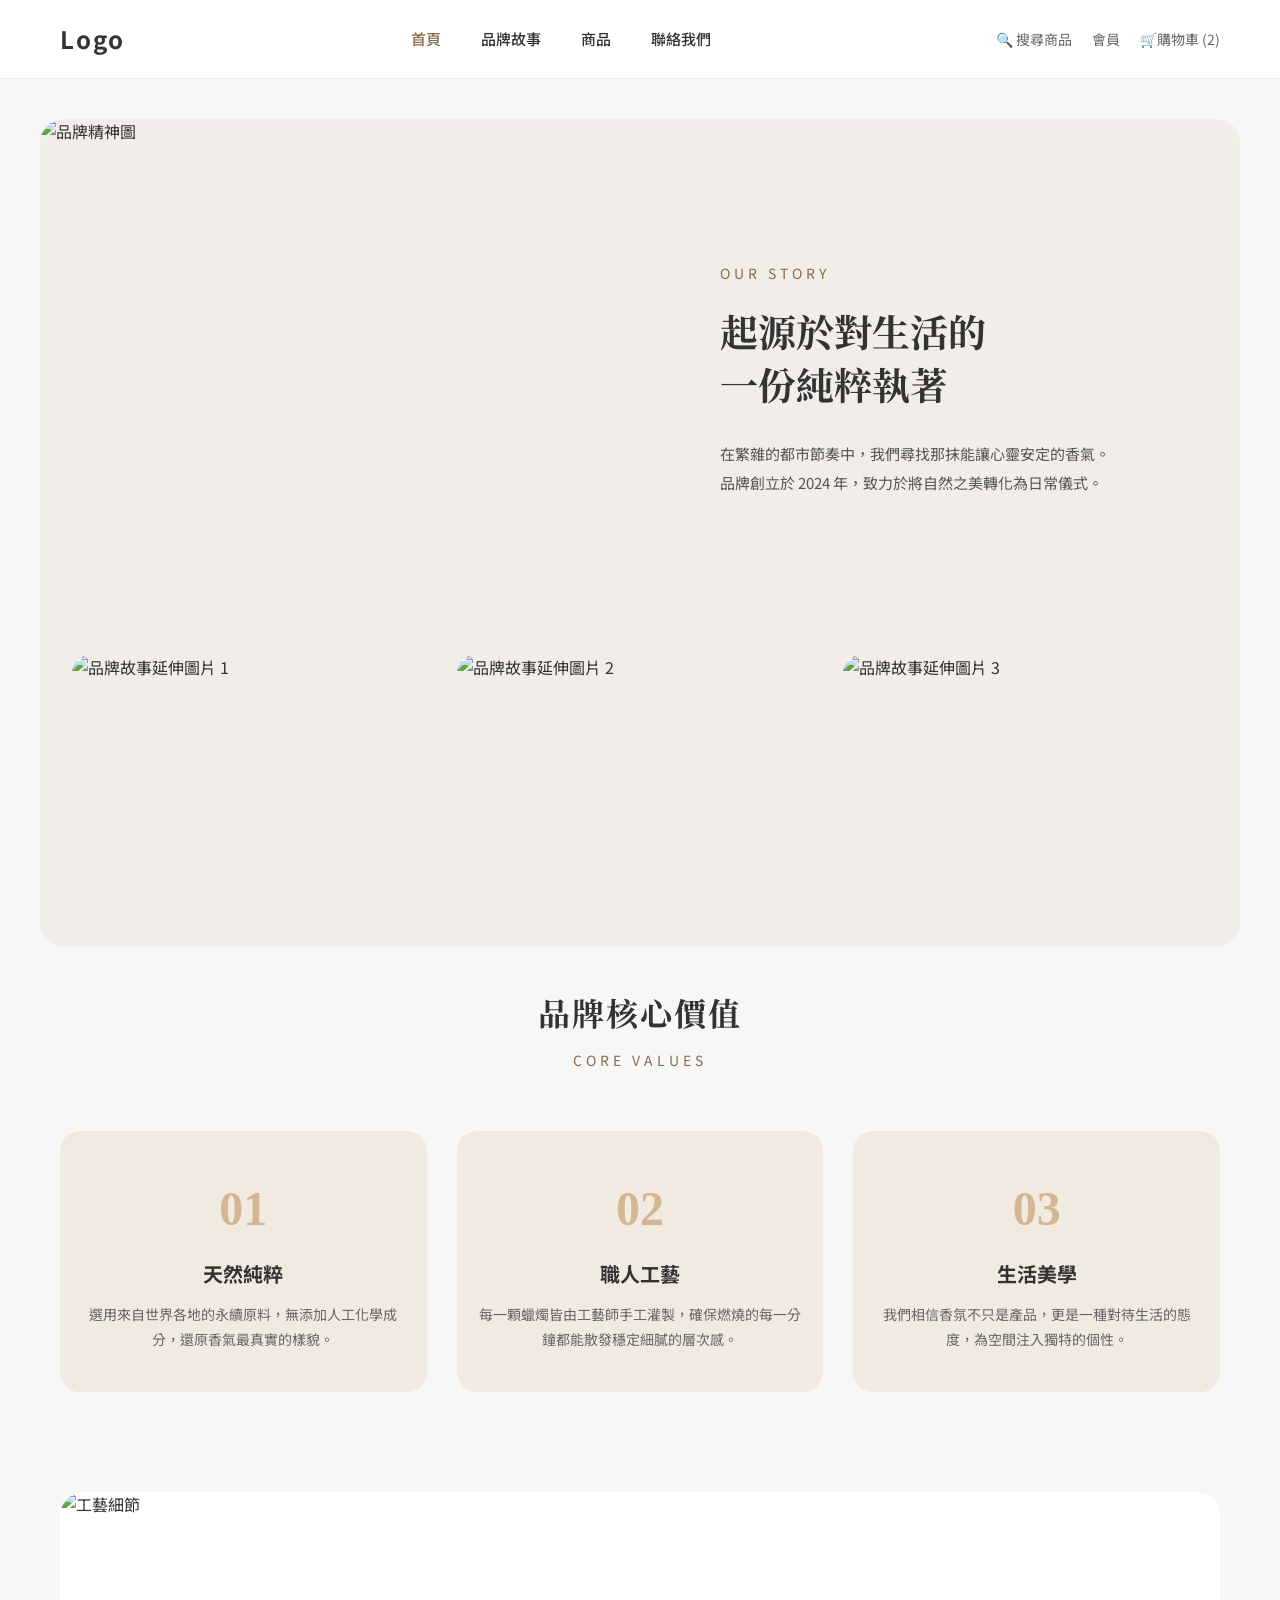
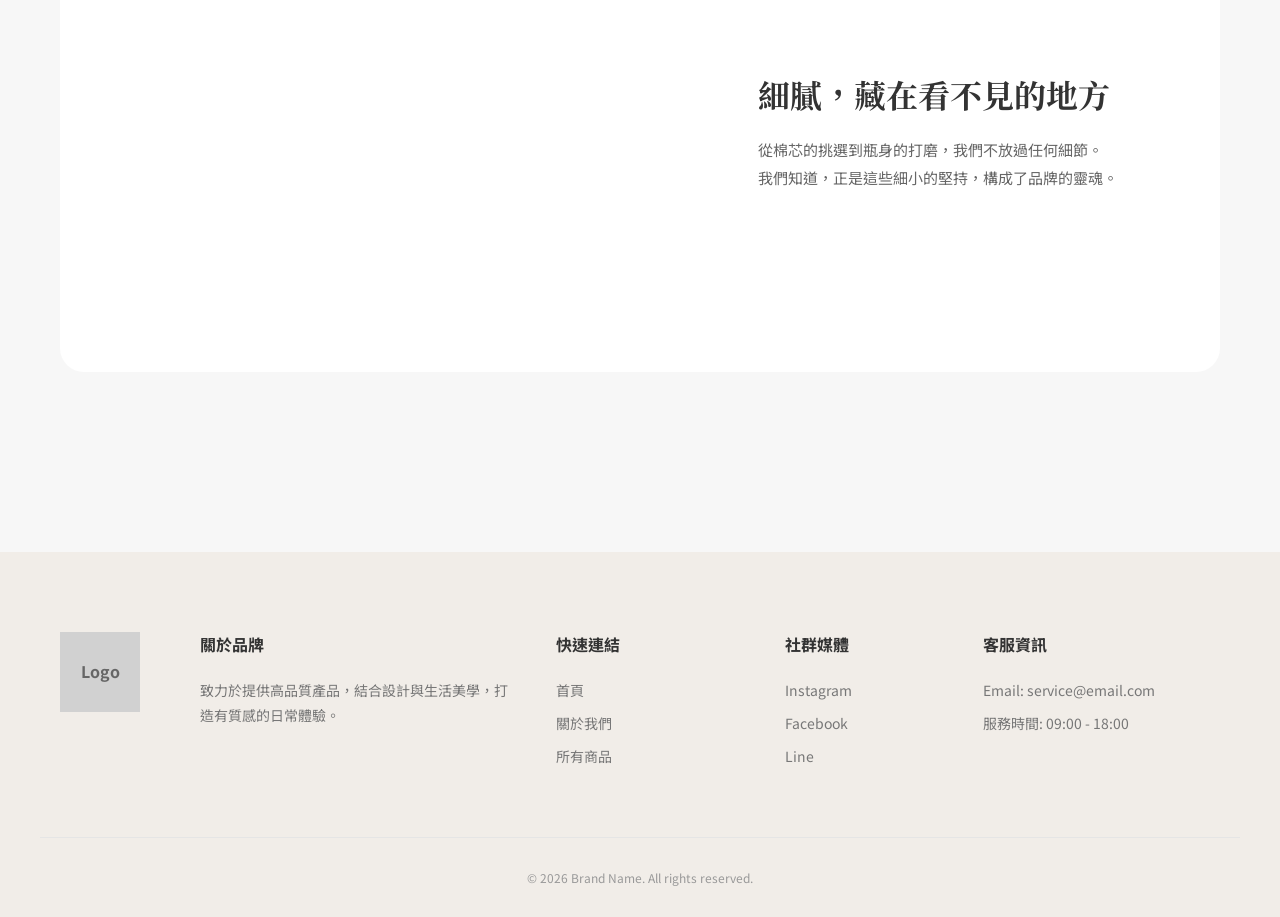
==== commit db0fed3a: "add root index redirect" ====
--- a/about/about.html
+++ b/about/about.html
@@ -7,6 +7,7 @@
     <link rel="stylesheet" href="style.css">
     <link href="https://fonts.googleapis.com/css2?family=Noto+Sans+TC:wght@400;500;700&family=Noto+Serif+TC:wght@600&display=swap" rel="stylesheet">
 </head>
+
 <body>
 
     <header class="header">
@@ -20,17 +21,17 @@
             </button>
 
             <nav class="nav-menu">
-                <a href="../index/index.html">首頁</a>
-                <a href="../about/about.html" class="active">品牌故事</a>
+                <a href="../index/index.html" class="active">首頁</a>
+                <a href="../about/about.html">品牌故事</a>
 
                 <div class="nav-dropdown">
                     <a href="../Product/product.html" class="nav-dropdown-trigger">商品</a>
                     <div class="nav-dropdown-menu">
-                        <a href="../Product/product.html">所有商品</a>
-                        <a href="../Product/product.html">香氛</a>
-                        <a href="../Product/product.html">精油</a>
-                        <a href="../Product/product.html">乳霜</a>
-                        <a href="../Product/product.html">擴香</a>
+                        <a href="../Product/product.html" class="drawer-sublink">所有商品</a>
+                        <a href="../Product/product.html?category=fragrance" class="drawer-sublink">香氛</a>
+                        <a href="../Product/product.html?category=essential-oil" class="drawer-sublink">精油</a>
+                        <a href="../Product/product.html?category=cream" class="drawer-sublink">乳霜</a>
+                        <a href="../Product/product.html?category=diffuser" class="drawer-sublink">擴香</a>
                     </div>
                 </div>
 
@@ -46,8 +47,8 @@
 
         <div class="mobile-drawer" id="mobileDrawer">
             <div class="mobile-drawer-inner">
-                <a href="../index/index.html" class="drawer-link">首頁</a>
-                <a href="../about/about.html" class="drawer-link active">品牌故事</a>
+                <a href="../index/index.html" class="drawer-link active">首頁</a>
+                <a href="../about/about.html" class="drawer-link">品牌故事</a>
 
                 <div class="drawer-dropdown">
                     <button class="drawer-dropdown-toggle" id="drawerDropdownToggle" type="button">
@@ -55,12 +56,12 @@
                         <span class="drawer-arrow">⌄</span>
                     </button>
 
-                    <div class="drawer-submenu" id="drawerSubmenu">
+                    <div class="drawer-submenu active" id="drawerSubmenu">
                         <a href="../Product/product.html" class="drawer-sublink">所有商品</a>
-                        <a href="../Product/product.html" class="drawer-sublink">香氛</a>
-                        <a href="../Product/product.html" class="drawer-sublink">精油</a>
-                        <a href="../Product/product.html" class="drawer-sublink">乳霜</a>
-                        <a href="../Product/product.html" class="drawer-sublink">擴香</a>
+                        <a href="../Product/product.html?category=fragrance" class="drawer-sublink">香氛</a>
+                        <a href="../Product/product.html?category=essential-oil" class="drawer-sublink">精油</a>
+                        <a href="../Product/product.html?category=cream" class="drawer-sublink">乳霜</a>
+                        <a href="../Product/product.html?category=diffuser" class="drawer-sublink">擴香</a>
                     </div>
                 </div>
 
@@ -203,5 +204,55 @@
         });
     </script>
 
+    <script>
+        const categoryButtons = document.querySelectorAll('.category-chip');
+        const productCards = document.querySelectorAll('.list-product-card');
+        const productCount = document.querySelector('.product-list-meta span');
+
+        function normalizeCategory(category) {
+            return category && category.trim() ? category : 'all';
+        }
+
+        function filterProducts(category, updateUrl = true) {
+            const currentCategory = normalizeCategory(category);
+            let visibleCount = 0;
+
+            productCards.forEach(card => {
+                const cardCategory = card.dataset.category;
+
+                if (currentCategory === 'all' || cardCategory === currentCategory) {
+                    card.style.display = 'block';
+                    visibleCount++;
+                } else {
+                    card.style.display = 'none';
+                }
+            });
+
+            if (productCount) {
+                productCount.textContent = `共 ${visibleCount} 項商品`;
+            }
+
+            categoryButtons.forEach(button => {
+                button.classList.toggle('active', button.dataset.category === currentCategory);
+            });
+
+            if (updateUrl) {
+                const url = new URL(window.location.href);
+                url.searchParams.set('category', currentCategory);
+                window.history.replaceState({}, '', url);
+            }
+        }
+
+        categoryButtons.forEach(button => {
+            button.addEventListener('click', () => {
+                filterProducts(button.dataset.category);
+            });
+        });
+
+        const params = new URLSearchParams(window.location.search);
+        const initialCategory = params.get('category') || 'all';
+        filterProducts(initialCategory, false);
+    </script>
+
 </body>
 </html>
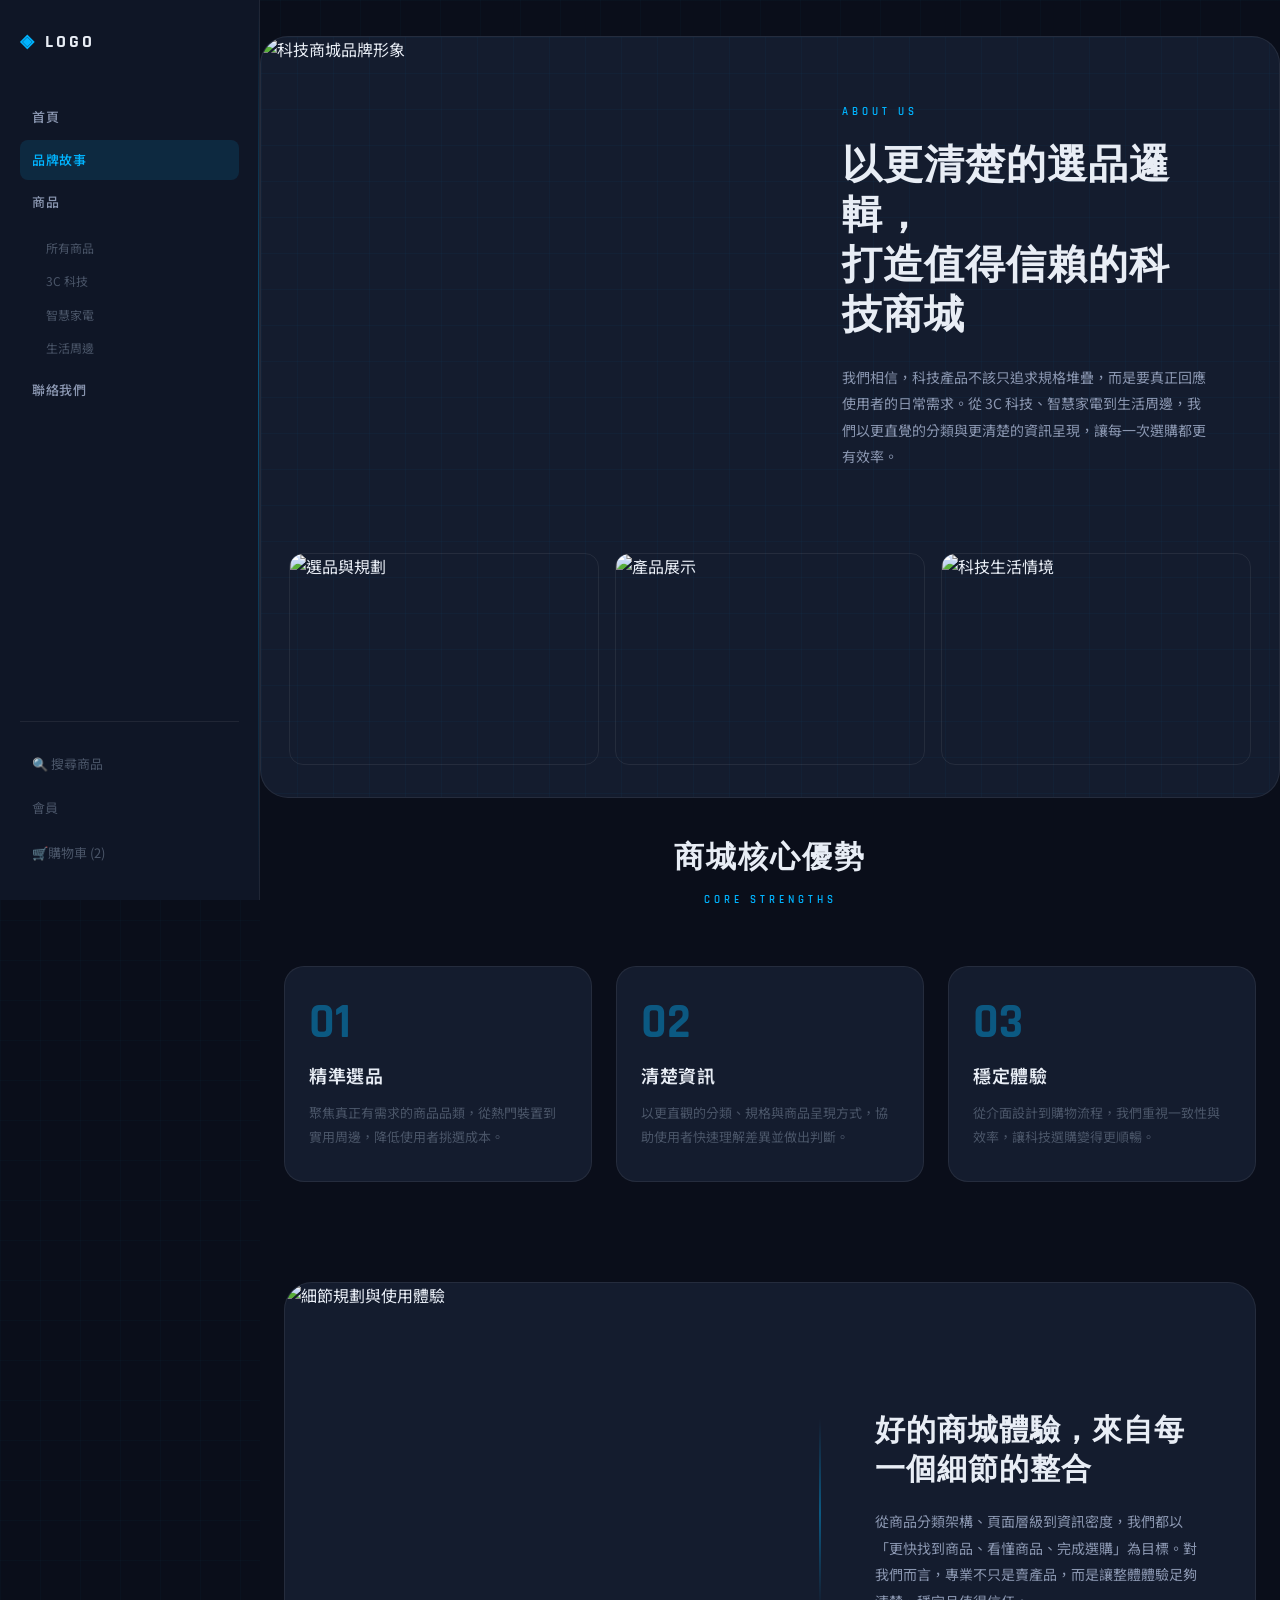
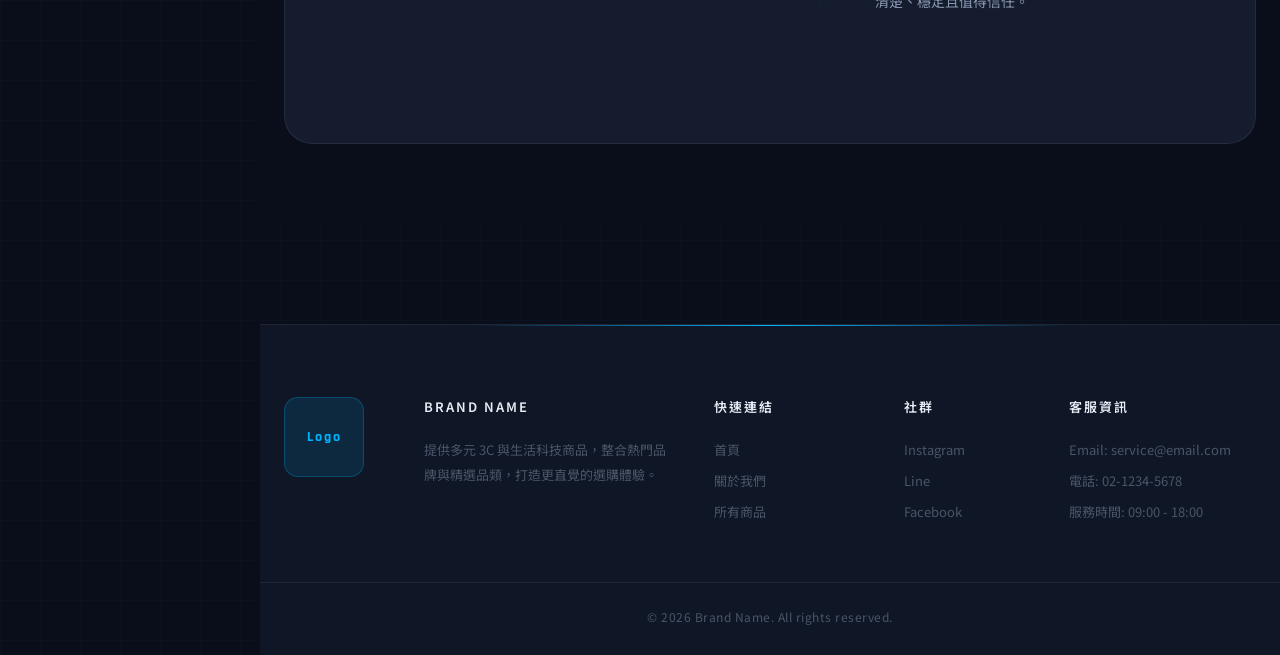
==== commit b9a7a304: "add full project" ====
--- a/about/about.html
+++ b/about/about.html
@@ -3,9 +3,10 @@
 <head>
     <meta charset="UTF-8">
     <meta name="viewport" content="width=device-width, initial-scale=1.0">
-    <title>品牌故事 - 品牌名稱</title>
-    <link rel="stylesheet" href="style.css">
-    <link href="https://fonts.googleapis.com/css2?family=Noto+Sans+TC:wght@400;500;700&family=Noto+Serif+TC:wght@600&display=swap" rel="stylesheet">
+    <title>品牌介紹 - 品牌名稱</title>
+    <link rel="stylesheet" href="../css/base.css">
+    <link rel="stylesheet" href="../css/about.css">
+    <link href="https://fonts.googleapis.com/css2?family=Noto+Sans+TC:wght@400;500;700&display=swap" rel="stylesheet">
 </head>
 
 <body>
@@ -21,17 +22,16 @@
             </button>
 
             <nav class="nav-menu">
-                <a href="../index/index.html" class="active">首頁</a>
-                <a href="../about/about.html">品牌故事</a>
+                <a href="../index/index.html">首頁</a>
+                <a href="../about/about.html" class="active">品牌故事</a>
 
                 <div class="nav-dropdown">
                     <a href="../Product/product.html" class="nav-dropdown-trigger">商品</a>
                     <div class="nav-dropdown-menu">
-                        <a href="../Product/product.html" class="drawer-sublink">所有商品</a>
-                        <a href="../Product/product.html?category=fragrance" class="drawer-sublink">香氛</a>
-                        <a href="../Product/product.html?category=essential-oil" class="drawer-sublink">精油</a>
-                        <a href="../Product/product.html?category=cream" class="drawer-sublink">乳霜</a>
-                        <a href="../Product/product.html?category=diffuser" class="drawer-sublink">擴香</a>
+                        <a href="../Product/product.html?category=all" class="drawer-sublink">所有商品</a>
+                        <a href="../Product/product.html?category=3c" class="drawer-sublink">3C 科技</a>
+                        <a href="../Product/product.html?category=smart-home" class="drawer-sublink">智慧家電</a>
+                        <a href="../Product/product.html?category=lifestyle" class="drawer-sublink">生活周邊</a>
                     </div>
                 </div>
 
@@ -47,8 +47,8 @@
 
         <div class="mobile-drawer" id="mobileDrawer">
             <div class="mobile-drawer-inner">
-                <a href="../index/index.html" class="drawer-link active">首頁</a>
-                <a href="../about/about.html" class="drawer-link">品牌故事</a>
+                <a href="../index/index.html" class="drawer-link">首頁</a>
+                <a href="../about/about.html" class="drawer-link active">品牌故事</a>
 
                 <div class="drawer-dropdown">
                     <button class="drawer-dropdown-toggle" id="drawerDropdownToggle" type="button">
@@ -57,11 +57,10 @@
                     </button>
 
                     <div class="drawer-submenu active" id="drawerSubmenu">
-                        <a href="../Product/product.html" class="drawer-sublink">所有商品</a>
-                        <a href="../Product/product.html?category=fragrance" class="drawer-sublink">香氛</a>
-                        <a href="../Product/product.html?category=essential-oil" class="drawer-sublink">精油</a>
-                        <a href="../Product/product.html?category=cream" class="drawer-sublink">乳霜</a>
-                        <a href="../Product/product.html?category=diffuser" class="drawer-sublink">擴香</a>
+                        <a href="../Product/product.html?category=all" class="drawer-sublink">所有商品</a>
+                        <a href="../Product/product.html?category=3c" class="drawer-sublink">3C 科技</a>
+                        <a href="../Product/product.html?category=smart-home" class="drawer-sublink">智慧家電</a>
+                        <a href="../Product/product.html?category=lifestyle" class="drawer-sublink">生活周邊</a>
                     </div>
                 </div>
 
@@ -80,25 +79,25 @@
         <section class="about-hero">
             <div class="about-hero-container">
                 <div class="about-hero-image">
-                    <img src="images/about-hero.jpg" alt="品牌精神圖">
+                    <img src="https://images.unsplash.com/photo-1498049794561-7780e7231661?auto=format&fit=crop&q=80" alt="科技商城品牌形象">
                 </div>
                 <div class="about-hero-text">
-                    <span class="about-subtitle">OUR STORY</span>
-                    <h1>起源於對生活的<br>一份純粹執著</h1>
-                    <p>在繁雜的都市節奏中，我們尋找那抹能讓心靈安定的香氣。<br>品牌創立於 2024 年，致力於將自然之美轉化為日常儀式。</p>
+                    <span class="about-subtitle">ABOUT US</span>
+                    <h1>以更清楚的選品邏輯，<br>打造值得信賴的科技商城</h1>
+                    <p>我們相信，科技產品不該只追求規格堆疊，而是要真正回應使用者的日常需求。從 3C 科技、智慧家電到生活周邊，我們以更直覺的分類與更清楚的資訊呈現，讓每一次選購都更有效率。</p>
                 </div>
             </div>
 
             <div class="about-story-gallery">
                 <div class="about-story-gallery-container">
-                    <div class="story-gallery-item large">
-                        <img src="images/about-story-1.jpg" alt="品牌故事延伸圖片 1">
-                    </div>
                     <div class="story-gallery-item">
-                        <img src="images/about-story-2.jpg" alt="品牌故事延伸圖片 2">
+                        <img src="https://images.unsplash.com/photo-1531297484001-80022131f5a1?auto=format&fit=crop&q=80" alt="選品與規劃">
                     </div>
                     <div class="story-gallery-item">
-                        <img src="images/about-story-3.jpg" alt="品牌故事延伸圖片 3">
+                        <img src="https://cdn1.techbang.com/system/excerpt_images/73906/original/5b1a113d7a6d63b27aa8f3fee398c270.jpeg?1572495889" alt="產品展示">
+                    </div>
+                    <div class="story-gallery-item">
+                        <img src="https://images.unsplash.com/photo-1518770660439-4636190af475?auto=format&fit=crop&q=80" alt="科技生活情境">
                     </div>
                 </div>
             </div>
@@ -106,24 +105,24 @@
 
         <section class="brand-values">
             <div class="section-title">
-                <h2>品牌核心價值</h2>
-                <p>Core Values</p>
+                <h2>商城核心優勢</h2>
+                <p>Core Strengths</p>
             </div>
             <div class="values-grid">
                 <div class="value-item">
                     <span class="value-num">01</span>
-                    <h3>天然純粹</h3>
-                    <p>選用來自世界各地的永續原料，無添加人工化學成分，還原香氣最真實的樣貌。</p>
+                    <h3>精準選品</h3>
+                    <p>聚焦真正有需求的商品品類，從熱門裝置到實用周邊，降低使用者挑選成本。</p>
                 </div>
                 <div class="value-item">
                     <span class="value-num">02</span>
-                    <h3>職人工藝</h3>
-                    <p>每一顆蠟燭皆由工藝師手工灌製，確保燃燒的每一分鐘都能散發穩定細膩的層次感。</p>
+                    <h3>清楚資訊</h3>
+                    <p>以更直觀的分類、規格與商品呈現方式，協助使用者快速理解差異並做出判斷。</p>
                 </div>
                 <div class="value-item">
                     <span class="value-num">03</span>
-                    <h3>生活美學</h3>
-                    <p>我們相信香氛不只是產品，更是一種對待生活的態度，為空間注入獨特的個性。</p>
+                    <h3>穩定體驗</h3>
+                    <p>從介面設計到購物流程，我們重視一致性與效率，讓科技選購變得更順暢。</p>
                 </div>
             </div>
         </section>
@@ -131,11 +130,11 @@
         <section class="about-detail">
             <div class="detail-row">
                 <div class="detail-img">
-                    <img src="images/about-detail-1.jpg" alt="工藝細節">
+                    <img src="https://images.unsplash.com/photo-1486312338219-ce68d2c6f44d?auto=format&fit=crop&q=80" alt="細節規劃與使用體驗">
                 </div>
                 <div class="detail-content">
-                    <h2>細膩，藏在看不見的地方</h2>
-                    <p>從棉芯的挑選到瓶身的打磨，我們不放過任何細節。<br>我們知道，正是這些細小的堅持，構成了品牌的靈魂。</p>
+                    <h2>好的商城體驗，來自每一個細節的整合</h2>
+                    <p>從商品分類架構、頁面層級到資訊密度，我們都以「更快找到商品、看懂商品、完成選購」為目標。對我們而言，專業不只是賣產品，而是讓整體體驗足夠清楚、穩定且值得信任。</p>
                 </div>
             </div>
         </section>
@@ -149,36 +148,33 @@
 
             <div class="footer-links-grid">
                 <div class="footer-column">
-                    <h4>關於品牌</h4>
-                    <p>致力於提供高品質產品，結合設計與生活美學，打造有質感的日常體驗。</p>
-                </div>
-
+                    <h4>Brand Name</h4>
+                    <p>提供多元 3C 與生活科技商品，整合熱門品牌與精選品類，打造更直覺的選購體驗。</p>
+                </div>
                 <div class="footer-column">
                     <h4>快速連結</h4>
                     <ul>
                         <li><a href="../index/index.html">首頁</a></li>
                         <li><a href="../about/about.html">關於我們</a></li>
-                        <li><a href="../Product/product.html">所有商品</a></li>
+                        <li><a href="../Product/product.html?category=all">所有商品</a></li>
                     </ul>
                 </div>
-
-                <div class="footer-column">
-                    <h4>社群媒體</h4>
+                <div class="footer-column">
+                    <h4>社群</h4>
                     <ul>
                         <li><a href="#">Instagram</a></li>
+                        <li><a href="#">Line</a></li>
                         <li><a href="#">Facebook</a></li>
-                        <li><a href="#">Line</a></li>
                     </ul>
                 </div>
-
                 <div class="footer-column">
                     <h4>客服資訊</h4>
                     <p>Email: service@email.com</p>
+                    <p>電話: 02-1234-5678</p>
                     <p>服務時間: 09:00 - 18:00</p>
                 </div>
             </div>
         </div>
-
         <div class="footer-bottom">
             © 2026 Brand Name. All rights reserved.
         </div>
@@ -204,55 +200,5 @@
         });
     </script>
 
-    <script>
-        const categoryButtons = document.querySelectorAll('.category-chip');
-        const productCards = document.querySelectorAll('.list-product-card');
-        const productCount = document.querySelector('.product-list-meta span');
-
-        function normalizeCategory(category) {
-            return category && category.trim() ? category : 'all';
-        }
-
-        function filterProducts(category, updateUrl = true) {
-            const currentCategory = normalizeCategory(category);
-            let visibleCount = 0;
-
-            productCards.forEach(card => {
-                const cardCategory = card.dataset.category;
-
-                if (currentCategory === 'all' || cardCategory === currentCategory) {
-                    card.style.display = 'block';
-                    visibleCount++;
-                } else {
-                    card.style.display = 'none';
-                }
-            });
-
-            if (productCount) {
-                productCount.textContent = `共 ${visibleCount} 項商品`;
-            }
-
-            categoryButtons.forEach(button => {
-                button.classList.toggle('active', button.dataset.category === currentCategory);
-            });
-
-            if (updateUrl) {
-                const url = new URL(window.location.href);
-                url.searchParams.set('category', currentCategory);
-                window.history.replaceState({}, '', url);
-            }
-        }
-
-        categoryButtons.forEach(button => {
-            button.addEventListener('click', () => {
-                filterProducts(button.dataset.category);
-            });
-        });
-
-        const params = new URLSearchParams(window.location.search);
-        const initialCategory = params.get('category') || 'all';
-        filterProducts(initialCategory, false);
-    </script>
-
 </body>
-</html>+</html>
--- a/css/base.css
+++ b/css/base.css
@@ -0,0 +1,705 @@
+/* ==========================================================================
+   3C Tech Mall — Base / Reset
+   Design: Dark-first precision tech aesthetic
+   Font: Rajdhani (display) + Noto Sans TC (body)
+   Palette: Deep navy bg, electric blue accent, crisp white, hot coral CTA
+   ========================================================================== */
+
+@import url('https://fonts.googleapis.com/css2?family=Rajdhani:wght@400;500;600;700&family=Noto+Sans+TC:wght@300;400;500;700&display=swap');
+
+:root {
+    /* Core Palette */
+    --bg-deep:      #0a0e1a;
+    --bg-panel:     #0f1626;
+    --bg-card:      #141c2e;
+    --bg-card-hover:#1a2438;
+    --bg-input:     #1e2a40;
+
+    /* Borders */
+    --border:       rgba(255, 255, 255, 0.07);
+    --border-light: rgba(255, 255, 255, 0.12);
+    --border-blue:  rgba(0, 180, 255, 0.25);
+
+    /* Accent */
+    --blue:         #00b4ff;
+    --blue-dim:     rgba(0, 180, 255, 0.12);
+    --blue-glow:    0 0 24px rgba(0, 180, 255, 0.35);
+    --coral:        #ff4d6d;
+    --coral-dim:    rgba(255, 77, 109, 0.12);
+    --green:        #00e5a0;
+
+    /* Text */
+    --text-primary: #e8edf5;
+    --text-secondary:#8a96b0;
+    --text-muted:   #4a5568;
+    --text-accent:  #00b4ff;
+
+    /* Brand warm (kept for backwards compat) */
+    --warm:         #8B6B4A;
+
+    /* Radius */
+    --r-sm:   8px;
+    --r-md:   14px;
+    --r-lg:   20px;
+    --r-xl:   28px;
+
+    /* Shadow */
+    --shadow-card:  0 4px 24px rgba(0, 0, 0, 0.4);
+    --shadow-glow:  0 0 40px rgba(0, 180, 255, 0.15);
+}
+
+/* ── Reset ─────────────────────────────────────────────── */
+*, *::before, *::after {
+    box-sizing: border-box;
+    margin: 0;
+    padding: 0;
+}
+
+html {
+    scroll-behavior: smooth;
+}
+
+body {
+    font-family: 'Noto Sans TC', sans-serif;
+    background-color: var(--bg-deep);
+    color: var(--text-primary);
+    line-height: 1.6;
+    -webkit-font-smoothing: antialiased;
+    /* subtle grid texture */
+    background-image:
+        linear-gradient(rgba(0, 180, 255, 0.025) 1px, transparent 1px),
+        linear-gradient(90deg, rgba(0, 180, 255, 0.025) 1px, transparent 1px);
+    background-size: 40px 40px;
+}
+
+a {
+    text-decoration: none;
+    color: inherit;
+    transition: opacity 0.2s, color 0.3s;
+}
+
+a:hover { opacity: 0.8; }
+
+img { display: block; max-width: 100%; }
+
+/* ==========================================================================
+   Navbar (Top Bar — all breakpoints)
+   ========================================================================== */
+.header {
+    background-color: rgba(10, 14, 26, 0.92);
+    backdrop-filter: blur(20px);
+    -webkit-backdrop-filter: blur(20px);
+    border-bottom: 1px solid var(--border);
+    padding: 0;
+    position: sticky;
+    top: 0;
+    z-index: 1000;
+    width: 100%;
+}
+
+.header::after {
+    content: '';
+    display: block;
+    height: 1px;
+    background: linear-gradient(90deg, transparent, var(--blue), transparent);
+    opacity: 0.6;
+}
+
+.header-container {
+    max-width: 1280px;
+    margin: 0 auto;
+    display: flex;
+    justify-content: space-between;
+    align-items: center;
+    padding: 0 24px;
+    height: 64px;
+    position: relative;
+}
+
+.logo {
+    font-family: 'Rajdhani', sans-serif;
+    font-size: 22px;
+    font-weight: 700;
+    letter-spacing: 3px;
+    color: var(--text-primary);
+    text-transform: uppercase;
+    display: flex;
+    align-items: center;
+    gap: 8px;
+}
+
+.logo::before {
+    content: '◈';
+    color: var(--blue);
+    font-size: 18px;
+}
+
+/* Nav Links */
+.nav-menu {
+    display: flex;
+    align-items: center;
+    gap: 0;
+}
+
+.nav-menu > a,
+.nav-dropdown-trigger {
+    color: var(--text-secondary);
+    margin: 0 16px;
+    font-size: 14px;
+    font-weight: 500;
+    letter-spacing: 0.5px;
+    transition: color 0.25s;
+    font-family: 'Noto Sans TC', sans-serif;
+}
+
+.nav-menu > a:hover,
+.nav-menu > a.active,
+.nav-dropdown-trigger:hover,
+.nav-dropdown-trigger.active {
+    color: var(--blue);
+    opacity: 1;
+}
+
+/* Dropdown */
+.nav-dropdown {
+    position: relative;
+    display: flex;
+    align-items: center;
+}
+
+.nav-dropdown-menu {
+    position: absolute;
+    top: calc(100% + 12px);
+    left: 0;
+    min-width: 200px;
+    padding: 8px 0;
+    background: var(--bg-panel);
+    border: 1px solid var(--border-blue);
+    border-radius: var(--r-md);
+    box-shadow: var(--shadow-card), var(--shadow-glow);
+    opacity: 0;
+    visibility: hidden;
+    transform: translateY(8px);
+    transition: all 0.22s ease;
+    z-index: 1200;
+}
+
+.nav-dropdown:hover .nav-dropdown-menu {
+    opacity: 1;
+    visibility: visible;
+    transform: translateY(0);
+}
+
+.nav-dropdown-menu a {
+    display: block;
+    padding: 10px 18px;
+    font-size: 13px;
+    color: var(--text-secondary);
+    transition: background 0.2s, color 0.2s;
+}
+
+.nav-dropdown-menu a:hover {
+    background: var(--blue-dim);
+    color: var(--blue);
+    opacity: 1;
+}
+
+/* Nav Icons */
+.nav-icons {
+    display: flex;
+    gap: 18px;
+    align-items: center;
+    font-size: 14px;
+}
+
+.nav-icons a {
+    color: var(--text-secondary);
+    transition: color 0.25s;
+    display: flex;
+    align-items: center;
+}
+
+.nav-icons a:hover {
+    color: var(--blue);
+    opacity: 1;
+}
+
+/* Hamburger */
+.menu-toggle {
+    display: none;
+    width: 42px;
+    height: 42px;
+    border: none;
+    background: transparent;
+    cursor: pointer;
+    padding: 0;
+    flex-direction: column;
+    justify-content: center;
+    gap: 5px;
+}
+
+.menu-toggle span {
+    display: block;
+    width: 22px;
+    height: 2px;
+    background-color: var(--text-primary);
+    margin: 0 auto;
+    transition: all 0.3s ease;
+}
+
+.menu-toggle.active span:nth-child(1) { transform: translateY(7px) rotate(45deg); }
+.menu-toggle.active span:nth-child(2) { opacity: 0; }
+.menu-toggle.active span:nth-child(3) { transform: translateY(-7px) rotate(-45deg); }
+
+/* Mobile Drawer */
+.mobile-drawer { display: none; }
+
+/* ==========================================================================
+   Footer
+   ========================================================================== */
+.footer-main {
+    background: var(--bg-panel);
+    border-top: 1px solid var(--border);
+    padding: 72px 0 28px;
+    margin-top: 100px;
+    position: relative;
+    overflow: hidden;
+}
+
+.footer-main::before {
+    content: '';
+    position: absolute;
+    top: 0; left: 50%;
+    transform: translateX(-50%);
+    width: 600px; height: 1px;
+    background: linear-gradient(90deg, transparent, var(--blue), transparent);
+}
+
+.footer-top-container {
+    max-width: 1280px;
+    margin: 0 auto;
+    display: flex;
+    gap: 60px;
+    padding: 0 24px;
+}
+
+.footer-logo-box { flex-shrink: 0; }
+
+.footer-logo-square {
+    width: 80px;
+    height: 80px;
+    background: var(--blue-dim);
+    border: 1px solid var(--border-blue);
+    border-radius: var(--r-md);
+    display: flex;
+    align-items: center;
+    justify-content: center;
+    font-family: 'Rajdhani', sans-serif;
+    font-weight: 700;
+    font-size: 14px;
+    letter-spacing: 2px;
+    color: var(--blue);
+}
+
+.footer-links-grid {
+    flex: 1;
+    display: grid;
+    grid-template-columns: 2fr 1.2fr 1fr 1.5fr;
+    gap: 40px;
+}
+
+.footer-column h4 {
+    font-size: 13px;
+    font-weight: 600;
+    letter-spacing: 2px;
+    text-transform: uppercase;
+    margin-bottom: 20px;
+    color: var(--text-primary);
+}
+
+.footer-column p,
+.footer-column li {
+    font-size: 13px;
+    color: var(--text-muted);
+    line-height: 1.9;
+    list-style: none;
+    margin-bottom: 6px;
+}
+
+.footer-column ul { list-style: none; padding: 0; }
+
+.footer-column a {
+    color: var(--text-muted);
+    transition: color 0.25s;
+}
+
+.footer-column a:hover {
+    color: var(--blue);
+    opacity: 1;
+}
+
+.footer-bottom {
+    max-width: 1280px;
+    margin: 52px auto 0;
+    padding: 24px 24px 0;
+    border-top: 1px solid var(--border);
+    text-align: center;
+    font-size: 12px;
+    color: var(--text-muted);
+    letter-spacing: 0.5px;
+}
+
+/* ==========================================================================
+   Tablet (769px ~ 1024px)
+   ========================================================================== */
+@media (min-width: 769px) and (max-width: 1024px) {
+    .header { padding: 0; }
+
+    .header-container {
+        padding: 0 16px;
+        height: 58px;
+    }
+
+    .menu-toggle { display: flex; }
+
+    .nav-menu,
+    .nav-icons { display: none; }
+
+    .mobile-drawer {
+        display: block;
+        position: absolute;
+        top: 100%;
+        left: 0;
+        width: 100%;
+        background: var(--bg-panel);
+        border-top: 1px solid var(--border);
+        border-bottom: 1px solid var(--border);
+        box-shadow: 0 20px 40px rgba(0,0,0,0.5);
+        opacity: 0;
+        visibility: hidden;
+        transform: translateY(-6px);
+        transition: all 0.26s ease;
+        z-index: 999;
+    }
+
+    .mobile-drawer.active {
+        opacity: 1;
+        visibility: visible;
+        transform: translateY(0);
+    }
+
+    .mobile-drawer-inner { padding: 12px 16px 16px; }
+
+    .drawer-link,
+    .drawer-dropdown-toggle {
+        display: flex;
+        align-items: center;
+        justify-content: space-between;
+        width: 100%;
+        padding: 14px 0;
+        font-size: 14px;
+        color: var(--text-secondary);
+        border: none;
+        background: none;
+        text-align: left;
+        border-bottom: 1px solid var(--border);
+        font-family: 'Noto Sans TC', sans-serif;
+    }
+
+    .drawer-link.active,
+    .drawer-dropdown-toggle.active { color: var(--blue); }
+
+    .drawer-arrow { font-size: 12px; transition: transform 0.25s; }
+    .drawer-dropdown-toggle.active .drawer-arrow { transform: rotate(180deg); }
+
+    .drawer-submenu { display: none; padding: 4px 0 4px 12px; }
+    .drawer-submenu.active { display: block; }
+
+    .drawer-sublink {
+        display: block;
+        padding: 10px 0;
+        font-size: 13px;
+        color: var(--text-muted);
+    }
+
+    .drawer-sublink.active,
+    .drawer-sublink:hover { color: var(--blue); opacity: 1; }
+
+    .mobile-drawer-icons {
+        display: flex;
+        flex-direction: column;
+        gap: 10px;
+        padding-top: 14px;
+    }
+
+    .mobile-drawer-icons a { font-size: 13px; color: var(--text-muted); }
+
+    .footer-main { padding: 52px 0 22px; margin-top: 72px; }
+    .footer-top-container { padding: 0 16px; gap: 24px; }
+    .footer-logo-square { width: 64px; height: 64px; font-size: 12px; }
+
+    .footer-links-grid {
+        grid-template-columns: 1.4fr 1fr 1fr 1.4fr;
+        gap: 16px;
+    }
+
+    .footer-column h4 { font-size: 12px; margin-bottom: 10px; }
+    .footer-column p, .footer-column li { font-size: 12px; }
+    .footer-bottom { margin: 36px 16px 0; padding-top: 18px; }
+}
+
+/* ==========================================================================
+   Mobile (≤ 768px)
+   ========================================================================== */
+@media (max-width: 768px) {
+    .header-container {
+        padding: 0 16px;
+        height: 56px;
+    }
+
+    .menu-toggle { display: flex; }
+    .nav-menu, .nav-icons { display: none; }
+
+    .mobile-drawer {
+        display: block;
+        position: absolute;
+        top: 100%;
+        left: 0;
+        width: 100%;
+        background: var(--bg-panel);
+        border-top: 1px solid var(--border);
+        border-bottom: 1px solid var(--border);
+        box-shadow: 0 20px 40px rgba(0,0,0,0.5);
+        opacity: 0;
+        visibility: hidden;
+        transform: translateY(-6px);
+        transition: all 0.26s ease;
+        z-index: 999;
+    }
+
+    .mobile-drawer.active {
+        opacity: 1;
+        visibility: visible;
+        transform: translateY(0);
+    }
+
+    .mobile-drawer-inner { padding: 12px 16px 16px; }
+
+    .drawer-link,
+    .drawer-dropdown-toggle {
+        display: flex;
+        align-items: center;
+        justify-content: space-between;
+        width: 100%;
+        padding: 13px 0;
+        font-size: 14px;
+        color: var(--text-secondary);
+        border: none;
+        background: none;
+        text-align: left;
+        border-bottom: 1px solid var(--border);
+        font-family: 'Noto Sans TC', sans-serif;
+    }
+
+    .drawer-link.active,
+    .drawer-dropdown-toggle.active { color: var(--blue); }
+
+    .drawer-arrow { font-size: 12px; transition: transform 0.25s; }
+    .drawer-dropdown-toggle.active .drawer-arrow { transform: rotate(180deg); }
+
+    .drawer-submenu { display: none; padding: 4px 0 4px 12px; }
+    .drawer-submenu.active { display: block; }
+
+    .drawer-sublink {
+        display: block;
+        padding: 9px 0;
+        font-size: 13px;
+        color: var(--text-muted);
+    }
+
+    .drawer-sublink.active,
+    .drawer-sublink:hover { color: var(--blue); opacity: 1; }
+
+    .mobile-drawer-icons {
+        display: flex;
+        flex-direction: column;
+        gap: 10px;
+        padding-top: 14px;
+    }
+
+    .mobile-drawer-icons a { font-size: 13px; color: var(--text-muted); }
+
+    .footer-main { margin-top: 64px; padding: 48px 0 20px; }
+
+    .footer-top-container {
+        flex-direction: column;
+        gap: 24px;
+        padding: 0 20px;
+        align-items: center;
+        text-align: center;
+    }
+
+    .footer-logo-box { display: flex; justify-content: center; width: 100%; }
+    .footer-logo-square { width: 72px; height: 72px; }
+
+    .footer-links-grid {
+        width: 100%;
+        grid-template-columns: 1fr;
+        gap: 20px;
+    }
+
+    .footer-column h4 { font-size: 13px; margin-bottom: 10px; }
+    .footer-column p, .footer-column li { font-size: 12px; }
+    .footer-bottom { margin: 32px 16px 0; padding-top: 18px; }
+}
+
+@media (max-width: 480px) {
+    .header-container { padding: 0 12px; }
+    .logo { font-size: 18px; }
+    .footer-top-container { padding: 0 14px; }
+    .footer-links-grid { gap: 18px; }
+    .footer-column h4 { font-size: 12px; }
+    .footer-column p, .footer-column li { font-size: 11px; }
+}
+
+/* ==========================================================================
+   Desktop Sidebar Navbar
+   ========================================================================== */
+@media (min-width: 1025px) {
+    body { padding-left: 260px; }
+
+    .header {
+        position: fixed;
+        top: 0; left: 0;
+        width: 260px;
+        height: 100vh;
+        padding: 28px 20px;
+        border-right: 1px solid var(--border);
+        border-bottom: none;
+        background: var(--bg-panel);
+        z-index: 1100;
+        display: flex;
+        flex-direction: column;
+    }
+
+    .header::after { display: none; }
+
+    /* Sidebar vertical glow line */
+    .header::before {
+        content: '';
+        position: absolute;
+        top: 0; right: 0;
+        width: 1px;
+        height: 100%;
+        background: linear-gradient(180deg, transparent 0%, var(--blue) 40%, transparent 100%);
+        opacity: 0.4;
+    }
+
+    .header-container {
+        max-width: none;
+        width: 100%;
+        height: 100%;
+        margin: 0; padding: 0;
+        display: flex;
+        flex-direction: column;
+        align-items: flex-start;
+        justify-content: flex-start;
+    }
+
+    .logo {
+        font-size: 18px;
+        letter-spacing: 3px;
+        margin-bottom: 40px;
+    }
+
+    .menu-toggle { display: none !important; }
+
+    .nav-menu {
+        display: flex;
+        flex-direction: column;
+        align-items: flex-start;
+        gap: 2px;
+        width: 100%;
+    }
+
+    .nav-menu > a,
+    .nav-dropdown-trigger {
+        margin: 0;
+        font-size: 13px;
+        width: 100%;
+        padding: 10px 12px;
+        border-radius: var(--r-sm);
+        transition: background 0.2s, color 0.2s;
+    }
+
+    .nav-menu > a:hover,
+    .nav-menu > a.active,
+    .nav-dropdown-trigger:hover,
+    .nav-dropdown-trigger.active {
+        background: var(--blue-dim);
+        color: var(--blue);
+        opacity: 1;
+    }
+
+    .nav-dropdown {
+        width: 100%;
+        display: flex;
+        flex-direction: column;
+        align-items: flex-start;
+    }
+
+    .nav-dropdown-menu {
+        position: static;
+        opacity: 1;
+        visibility: visible;
+        transform: none;
+        min-width: 100%;
+        margin-top: 4px;
+        padding: 4px 0 4px 14px;
+        border: none;
+        border-radius: 0;
+        box-shadow: none;
+        background: transparent;
+    }
+
+    .nav-dropdown-menu a {
+        padding: 7px 12px;
+        font-size: 12px;
+        color: var(--text-muted);
+        border-radius: var(--r-sm);
+    }
+
+    .nav-dropdown-menu a:hover {
+        background: var(--blue-dim);
+        color: var(--blue);
+    }
+
+    .nav-icons {
+        display: flex;
+        flex-direction: column;
+        align-items: flex-start;
+        gap: 8px;
+        margin-top: auto;
+        padding-top: 24px;
+        width: 100%;
+        border-top: 1px solid var(--border);
+    }
+
+    .nav-icons a {
+        font-size: 13px;
+        color: var(--text-muted);
+        padding: 8px 12px;
+        width: 100%;
+        border-radius: var(--r-sm);
+        transition: background 0.2s, color 0.2s;
+    }
+
+    .nav-icons a:hover {
+        background: var(--blue-dim);
+        color: var(--blue);
+        opacity: 1;
+    }
+
+    .mobile-drawer { display: none !important; }
+    .footer-main { margin-top: 100px; }
+}
--- a/css/about.css
+++ b/css/about.css
@@ -0,0 +1,415 @@
+/* ==========================================================================
+   3C Tech Mall — About Page
+   ========================================================================== */
+
+.about-page {
+    background-color: var(--bg-deep);
+    padding-bottom: 80px;
+}
+
+/* ==========================================================================
+   Hero
+   ========================================================================== */
+.about-hero {
+    max-width: 1200px;
+    margin: 36px auto;
+    border-radius: var(--r-xl);
+    overflow: hidden;
+    border: 1px solid var(--border);
+    background: var(--bg-card);
+    padding: 0 0 32px;
+    position: relative;
+}
+
+/* corner grid decoration */
+.about-hero::before {
+    content: '';
+    position: absolute;
+    inset: 0;
+    background-image:
+        linear-gradient(rgba(0, 180, 255, 0.03) 1px, transparent 1px),
+        linear-gradient(90deg, rgba(0, 180, 255, 0.03) 1px, transparent 1px);
+    background-size: 36px 36px;
+    pointer-events: none;
+    z-index: 0;
+}
+
+.about-hero-container {
+    display: flex;
+    align-items: center;
+    min-height: 500px;
+    position: relative;
+    z-index: 1;
+}
+
+.about-hero-image {
+    flex: 0 0 50%;
+    height: 500px;
+}
+
+.about-hero-image img {
+    width: 100%;
+    height: 100%;
+    object-fit: cover;
+}
+
+.about-hero-text {
+    flex: 0 0 50%;
+    padding: 0 72px;
+}
+
+.about-subtitle {
+    color: var(--blue);
+    letter-spacing: 4px;
+    font-size: 11px;
+    font-weight: 600;
+    font-family: 'Rajdhani', sans-serif;
+    text-transform: uppercase;
+    display: block;
+    margin-bottom: 20px;
+}
+
+.about-hero-text h1 {
+    font-family: 'Rajdhani', sans-serif;
+    font-size: 40px;
+    font-weight: 700;
+    margin-bottom: 22px;
+    line-height: 1.25;
+    color: var(--text-primary);
+    letter-spacing: 1px;
+}
+
+.about-hero-text p {
+    font-size: 14px;
+    color: var(--text-secondary);
+    line-height: 1.9;
+}
+
+/* ==========================================================================
+   Story Gallery
+   ========================================================================== */
+.about-story-gallery {
+    padding: 16px 28px 0;
+    position: relative;
+    z-index: 1;
+}
+
+.about-story-gallery-container {
+    display: grid;
+    grid-template-columns: repeat(3, 1fr);
+    gap: 16px;
+}
+
+.story-gallery-item {
+    border-radius: var(--r-md);
+    overflow: hidden;
+    border: 1px solid var(--border);
+}
+
+.story-gallery-item.large { min-height: 240px; }
+
+.story-gallery-item img {
+    width: 100%;
+    height: 210px;
+    object-fit: cover;
+    display: block;
+    transition: transform 0.4s ease;
+}
+
+.story-gallery-item:hover img { transform: scale(1.04); }
+
+/* ==========================================================================
+   Section Title
+   ========================================================================== */
+.section-title {
+    text-align: center;
+    margin-bottom: 56px;
+    width: 100%;
+}
+
+.section-title h2 {
+    font-family: 'Rajdhani', sans-serif;
+    font-size: 30px;
+    font-weight: 700;
+    color: var(--text-primary);
+    margin-bottom: 10px;
+    letter-spacing: 2px;
+    text-transform: uppercase;
+}
+
+.section-title p {
+    color: var(--blue);
+    font-size: 11px;
+    letter-spacing: 4px;
+    text-transform: uppercase;
+    font-family: 'Rajdhani', sans-serif;
+    font-weight: 600;
+}
+
+/* ==========================================================================
+   Brand Values
+   ========================================================================== */
+.brand-values { margin-top: 20px; }
+
+.values-grid {
+    display: flex;
+    max-width: 1200px;
+    margin: 0 auto 100px;
+    gap: 24px;
+    padding: 0 24px;
+}
+
+.value-item {
+    flex: 1;
+    text-align: left;
+    padding: 32px 24px;
+    background: var(--bg-card);
+    border: 1px solid var(--border);
+    border-radius: var(--r-lg);
+    transition: all 0.3s ease;
+    position: relative;
+    overflow: hidden;
+}
+
+.value-item::before {
+    content: '';
+    position: absolute;
+    top: 0; left: 0; right: 0;
+    height: 2px;
+    background: linear-gradient(90deg, var(--blue), transparent);
+    opacity: 0;
+    transition: opacity 0.3s;
+}
+
+.value-item:hover {
+    transform: translateY(-8px);
+    border-color: var(--border-blue);
+    box-shadow: var(--shadow-card), var(--blue-glow);
+}
+
+.value-item:hover::before { opacity: 1; }
+
+.value-num {
+    font-family: 'Rajdhani', sans-serif;
+    font-size: 48px;
+    color: var(--blue);
+    font-weight: 700;
+    display: block;
+    margin-bottom: 14px;
+    line-height: 1;
+    opacity: 0.4;
+}
+
+.value-item h3 {
+    font-size: 18px;
+    margin-bottom: 12px;
+    color: var(--text-primary);
+    font-weight: 600;
+    letter-spacing: 0.5px;
+}
+
+.value-item p {
+    font-size: 13px;
+    color: var(--text-muted);
+    line-height: 1.85;
+}
+
+/* ==========================================================================
+   About Detail Row
+   ========================================================================== */
+.about-detail {
+    max-width: 1200px;
+    margin: 0 auto;
+    padding: 0 24px;
+}
+
+.detail-row {
+    display: flex;
+    background: var(--bg-card);
+    border-radius: var(--r-xl);
+    overflow: hidden;
+    align-items: center;
+    border: 1px solid var(--border);
+}
+
+.detail-img {
+    flex: 0 0 55%;
+    height: 460px;
+}
+
+.detail-img img {
+    width: 100%;
+    height: 100%;
+    object-fit: cover;
+}
+
+.detail-content {
+    flex: 0 0 45%;
+    padding: 56px;
+    position: relative;
+}
+
+.detail-content::before {
+    content: '';
+    position: absolute;
+    left: 0; top: 50%; transform: translateY(-50%);
+    width: 2px; height: 60%;
+    background: linear-gradient(180deg, transparent, var(--blue), transparent);
+    opacity: 0.4;
+}
+
+.detail-content h2 {
+    font-family: 'Rajdhani', sans-serif;
+    font-size: 30px;
+    line-height: 1.3;
+    margin-bottom: 18px;
+    color: var(--text-primary);
+    font-weight: 700;
+    letter-spacing: 1px;
+}
+
+.detail-content p {
+    font-size: 14px;
+    color: var(--text-secondary);
+    line-height: 1.9;
+}
+
+/* ==========================================================================
+   Tablet (769px ~ 1024px)
+   ========================================================================== */
+@media (min-width: 769px) and (max-width: 1024px) {
+    .about-page { padding-bottom: 60px; }
+
+    .about-hero {
+        margin: 22px 16px;
+        border-radius: var(--r-lg);
+        padding: 0 0 22px;
+    }
+
+    .about-hero-container {
+        flex-direction: row;
+        align-items: stretch;
+        min-height: 440px;
+    }
+
+    .about-hero-image { flex: 0 0 48%; height: 440px; }
+
+    .about-hero-text {
+        flex: 0 0 52%;
+        min-width: 0;
+        display: flex;
+        flex-direction: column;
+        justify-content: center;
+        padding: 0 32px;
+    }
+
+    .about-subtitle { font-size: 10px; letter-spacing: 3px; margin-bottom: 14px; }
+    .about-hero-text h1 { font-size: 30px; margin-bottom: 16px; }
+    .about-hero-text p { font-size: 13px; line-height: 1.8; }
+
+    .about-story-gallery { padding: 12px 20px 0; }
+    .about-story-gallery-container { gap: 12px; }
+    .story-gallery-item img { height: 200px; }
+
+    .section-title { margin-bottom: 36px; }
+    .section-title h2 { font-size: 26px; }
+
+    .values-grid { gap: 16px; padding: 0 16px; margin: 0 auto 64px; }
+    .value-item { padding: 26px 18px; border-radius: var(--r-md); }
+    .value-num { font-size: 40px; }
+    .value-item h3 { font-size: 16px; }
+    .value-item p { font-size: 12px; }
+
+    .about-detail { padding: 0 16px; }
+
+    .detail-row { border-radius: var(--r-lg); }
+    .detail-img { flex: 0 0 52%; height: 360px; }
+    .detail-content { flex: 0 0 48%; min-width: 0; padding: 32px; }
+    .detail-content h2 { font-size: 26px; margin-bottom: 14px; }
+    .detail-content p { font-size: 13px; }
+}
+
+/* ==========================================================================
+   Mobile (≤ 768px)
+   ========================================================================== */
+@media (max-width: 768px) {
+    .about-page { padding-bottom: 52px; }
+
+    .about-hero {
+        margin: 16px 14px;
+        border-radius: var(--r-lg);
+        padding: 0 0 18px;
+    }
+
+    .about-hero-container { flex-direction: column; min-height: auto; }
+
+    .about-hero-image { flex: none; width: 100%; height: 260px; }
+
+    .about-hero-text {
+        flex: none;
+        width: 100%;
+        padding: 24px 20px 8px;
+        text-align: center;
+    }
+
+    .about-subtitle { font-size: 10px; letter-spacing: 3px; margin-bottom: 12px; }
+    .about-hero-text h1 { font-size: 26px; line-height: 1.3; margin-bottom: 16px; }
+    .about-hero-text p { font-size: 13px; line-height: 1.8; }
+
+    .about-story-gallery { padding: 8px 18px 0; }
+    .about-story-gallery-container { grid-template-columns: 1fr; gap: 10px; }
+    .story-gallery-item, .story-gallery-item.large { border-radius: var(--r-md); }
+    .story-gallery-item img { height: 300px; }
+
+    .section-title { margin-bottom: 24px; padding: 0 16px; }
+    .section-title h2 { font-size: 22px; margin-bottom: 8px; }
+    .section-title p { font-size: 10px; letter-spacing: 3px; }
+
+    .brand-values { margin-top: 40px; }
+    .values-grid {
+        flex-direction: column;
+        gap: 14px;
+        margin: 0 auto 60px;
+        padding: 0 16px;
+    }
+
+    .value-item { padding: 24px 18px; border-radius: var(--r-md); }
+    .value-num { font-size: 36px; margin-bottom: 10px; }
+    .value-item h3 { font-size: 17px; }
+    .value-item p { font-size: 12px; }
+
+    .about-detail { padding: 0 14px; }
+
+    .detail-row { flex-direction: column; border-radius: var(--r-lg); }
+    .detail-img { flex: none; width: 100%; height: 300px; }
+    .detail-content { flex: none; width: 100%; padding: 24px 20px 28px; text-align: center; }
+    .detail-content::before { display: none; }
+    .detail-content h2 { font-size: 22px; margin-bottom: 12px; }
+    .detail-content p { font-size: 13px; }
+}
+
+@media (max-width: 480px) {
+    .about-hero { margin: 12px 10px; border-radius: var(--r-md); }
+    .about-hero-image { height: 220px; }
+    .about-hero-text { padding: 20px 14px 6px; }
+    .about-hero-text h1 { font-size: 22px; }
+    .about-hero-text p { font-size: 12px; }
+
+    .about-story-gallery { padding: 8px 14px 0; }
+    .story-gallery-item img { height: 160px; }
+
+    .section-title h2 { font-size: 20px; }
+    .section-title p { font-size: 10px; }
+
+    .values-grid { padding: 0 10px; gap: 12px; margin-bottom: 52px; }
+    .value-item { padding: 20px 14px; }
+    .value-num { font-size: 30px; }
+    .value-item h3 { font-size: 16px; }
+    .value-item p { font-size: 11px; }
+
+    .about-detail { padding: 0 10px; }
+    .detail-img { height: 200px; }
+    .detail-content { padding: 20px 14px 22px; }
+    .detail-content h2 { font-size: 20px; }
+    .detail-content p { font-size: 12px; }
+}
